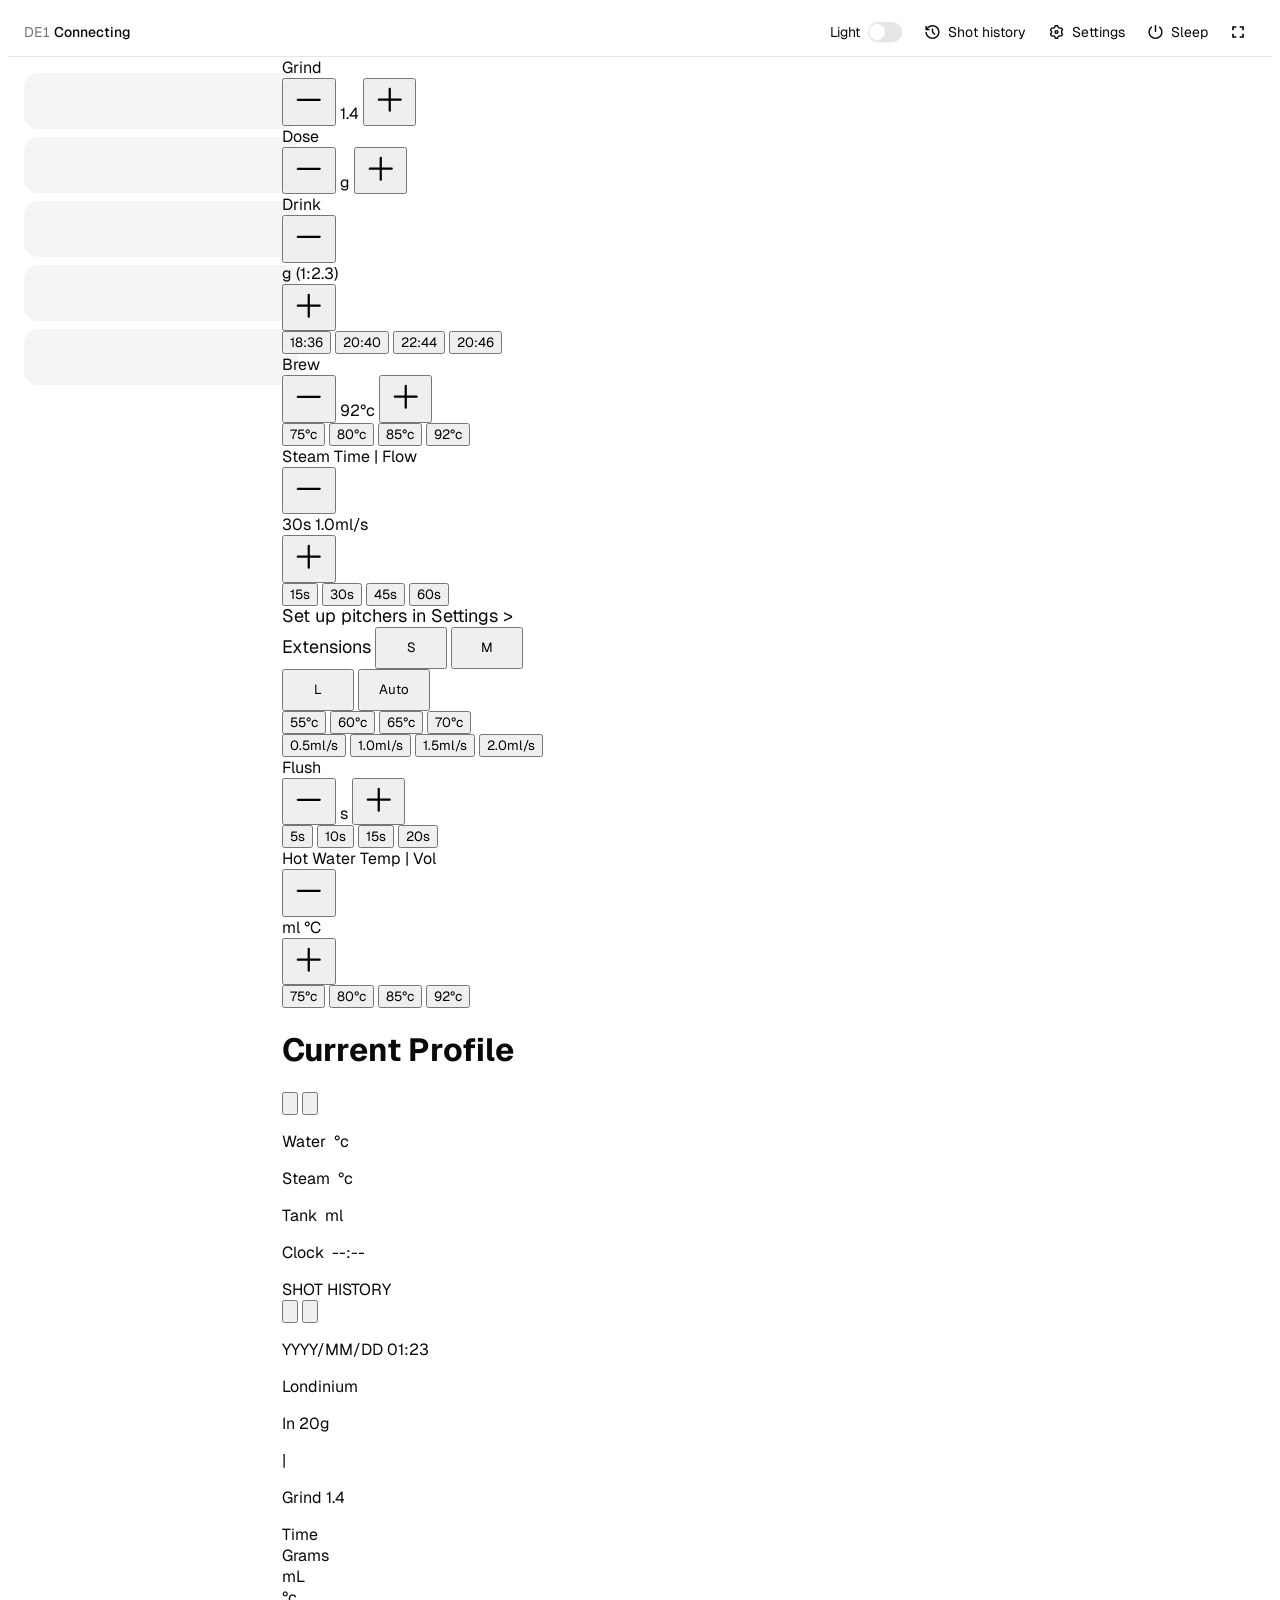
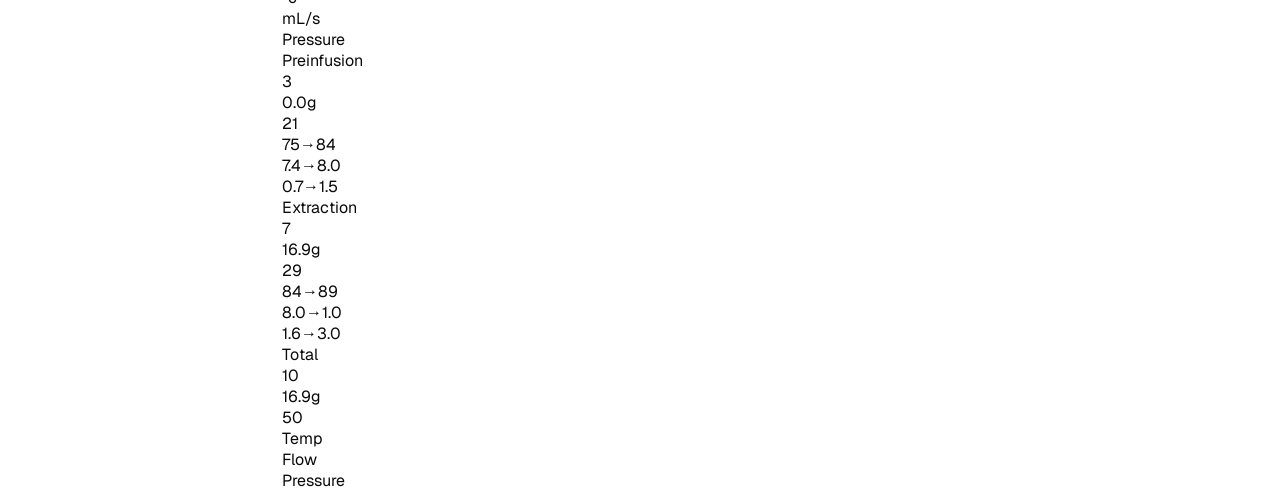
==== index.html @ e649b189 "Add the Home header, Geist, and 1340×800 stage. Bundle Geist Variable, restyle the main-page header " ====
<!DOCTYPE html>
<html lang="en">
<head>
    <meta charset="UTF-8">
    <meta name="viewport" content="width=device-width, initial-scale=1.0, interactive-widget=overlays-content">
    <title>Streamline</title>
    <script type="importmap">
    {
        "imports": {
            "src/": "./src/"
        }
    }
    </script>
    <script>
        (function() {
            const storedTheme = localStorage.getItem('theme');
            if (storedTheme) {
                document.documentElement.setAttribute('data-theme', storedTheme);
            // } else if (window.matchMedia && window.matchMedia('(prefers-color-scheme: dark)').matches) {
            //     // Check for system preference if no theme is stored
            //     document.documentElement.setAttribute('data-theme', 'dark');
            //     localStorage.setItem('theme', 'dark');
            } else {
                // Default to light if no preference is stored or detected
                document.documentElement.setAttribute('data-theme', 'light');
                localStorage.setItem('theme', 'light');
            }
        })();
    </script>
    <link rel="icon" type="image/png" href="//fast.decentespresso.com/favicon-32x32.png" sizes="32x32">
    <link href="src/css/app.css" rel="stylesheet" type="text/css" />
    <link href="src/css/dark-mode.css" rel="stylesheet" type="text/css" />
    <link href="src/css/main.css" rel="stylesheet" type="text/css" />
    <link href="src/css/fonts-geist.css" rel="stylesheet" type="text/css" />
    <link href="src/css/home-skin.css" rel="stylesheet" type="text/css" />
    <script src="src/modules/reconnecting-websocket.js" defer></script>
    <!-- First module in: installs the localStorage→KV mirror and starts the
         hydrate fetch before anything reads a preference. -->
    <script src="src/modules/settingsSync.js" type="module"></script>
    <script src="src/modules/app.js" type="module"></script>
</head>
<body class="bg-[var(--bgmain-color)] min-h-screen">
    <div id="scaling-container" class=" text-clip">
        <div id="scaled-content" class="">
        <div id="main-page" class="skin-stage">
        <div class="skin">

    <header class="skin-header" role="banner">
        <!-- DYE2 P/F/R. Hidden via inline display:none (a Tailwind display utility would override [hidden]). -->
        <div id="dye-strip-toggle" class="skin-dye-toggle" role="tablist" aria-label="Header strip mode" style="display:none">
            <button id="dye-toggle-P" type="button" role="tab" aria-label="Profile favourites">P</button>
            <button id="dye-toggle-F" type="button" role="tab" aria-label="Auto favourites">F</button>
            <button id="dye-toggle-R" type="button" role="tab" aria-label="Recipes">R</button>
        </div>
        <div class="skin-status">
            <p><span class="skin-muted">DE1 </span><span id="machine-status" class="skin-heat" data-i18n-key="Connecting" aria-live="assertive">Connecting</span></p>
            <p id="scale-info-container" style="display: none;"><span class="skin-muted">Scale </span><span id="weight-text" class="skin-fg" data-i18n-key="Weight"></span> <span id="data-weight" class="skin-fg"></span></p>
        </div>
        <div id="header-right-controls" class="skin-header-end">
            <button id="header-theme-toggle" type="button" class="skin-theme" aria-pressed="false">
                <span id="header-theme-label">Light</span>
                <span class="skin-switch" aria-hidden="true"><i></i></span>
            </button>
            <button id="history-open-btn" type="button" class="skin-tool" data-i18n-key="Shot history" data-fit-text>Shot history</button>
            <button id="dye-open-btn" type="button" class="skin-tool" aria-label="Open DYE" style="display:none">DYE</button>
            <button id="settings-btn" type="button" class="skin-tool settings-button" data-i18n-key="Settings" data-fit-text>Settings</button>
            <button id="sleep-button" type="button" class="skin-tool" data-i18n-key="Sleep" data-fit-text>Sleep</button>
            <button id="fullscreen-toggle-btn" type="button" title="Toggle fullscreen" class="skin-tool skin-tool-icon" aria-label="Toggle Fullscreen">
                <svg class="enter-fullscreen-icon" aria-hidden="true" xmlns="http://www.w3.org/2000/svg" width="20" height="20" viewBox="0 0 24 24" fill="currentColor"><path d="M7 14H5v5h5v-2H7v-3zm-2-4h2V7h3V5H5v5zm12 7h-3v2h5v-5h-2v3zM14 5v2h3v3h2V5h-5z"/></svg>
                <svg class="exit-fullscreen-icon" aria-hidden="true" xmlns="http://www.w3.org/2000/svg" width="20" height="20" viewBox="0 0 24 24" fill="currentColor" style="display: none;"><path d="M5 16h3v3h2v-5H5v2zm3-8H5v2h5V5H8v3zm6 11h2v-3h3v-2h-5v5zm2-11V5h-2v5h5V8h-3z"/></svg>
            </button>
        </div>
    </header>

    <div class="skin-body">
        <div class="skin-rail-slot">
        <nav id="profile-fav-nav" class="skin-rail" aria-label="Favorite Profiles">
            <button id="fav-profile-btn-0" type="button" class="skin-profile" aria-label="Favorite profile 1"></button>
            <button id="fav-profile-btn-1" type="button" class="skin-profile" aria-label="Favorite profile 2"></button>
            <button id="fav-profile-btn-2" type="button" class="skin-profile" aria-label="Favorite profile 3"></button>
            <button id="fav-profile-btn-3" type="button" class="skin-profile" aria-label="Favorite profile 4"></button>
            <button id="fav-profile-btn-4" type="button" class="skin-profile" aria-label="Favorite profile 5"></button>
        </nav>
        <!-- DYE2 F/R strip. Filled by dyeStrip.js. Same rail slot as the profile nav; hidden in P mode. -->
        <nav id="dye-strip" class="skin-rail" aria-label="DYE2 favourites and recipes" style="display:none"></nav>
        </div>
        <div class="skin-main">
    <div class="flex-grow flex skin-legacy-body">
        <!-- Left Sidebar: Shot Settings -->
        <aside id="shot-settings" class="bg-[var(--box-color)] pl-[37.5px] pr-3 md:pr-[6px] py-3 flex flex-col justify-around border-r border-[var(--border-primary)] w-[480px] h-[1036px]" aria-label="Shot Settings">
            <!-- Grind -->
            <div id="grind-section" class="flex justify-start items-center gap-[39px]">
                <span id="grind-label" class="w-[112.5px] text-[var(--left-label-text)] text-[25.5px] font-bold break-words" data-i18n-key="Grind">Grind</span>
                <div class="relative w-[246px] h-[72px]">
                    <button id="grind-minus" class="absolute left-[0px] top-1/2 -translate-y-1/2 w-[72px] h-[72px] bg-[var(--button-grey)] rounded-[15px] flex items-center justify-center" aria-label="Decrease Grind"><svg aria-hidden="true" width="37.5" height="37.5" viewBox="0 0 50 50" fill="none" xmlns="http://www.w3.org/2000/svg"><path d="M10.416 25H39.5827" stroke="currentColor" stroke-width="3" stroke-linecap="round" stroke-linejoin="round"/></svg></button>
                    <span id="grind-value" class="absolute left-1/2 top-1/2 -translate-x-1/2 -translate-y-1/2 w-[72px] text-center text-[var(--text-primary)] text-[25.5px] font-bold" aria-labelledby="grind-label">1.4</span>
                    <button id="grind-plus" class="absolute left-[174px] top-1/2 -translate-y-1/2 w-[72px] h-[72px] bg-[var(--button-grey)] rounded-[15px] flex items-center justify-center" aria-label="Increase Grind"><svg aria-hidden="true" width="37.5" height="37.5" viewBox="0 0 50 50" fill="none" xmlns="http://www.w3.org/2000/svg"><path d="M24.9993 10.4165V39.5832M10.416 24.9998H39.5827" stroke="currentColor" stroke-width="3" stroke-linecap="round" stroke-linejoin="round"/></svg></button>
                </div>
            </div>
            <!-- Dose In -->
            <div id="dose-section" class="flex justify-start items-center gap-[39px]">
                <span id="dose-label" class="w-[112.5px] text-[var(--left-label-text)] text-[25.5px] font-bold break-words" data-i18n-key="Dose">Dose</span>
                <div class="relative w-[246px] h-[72px]">
                    <button id="dose-in-minus" class="absolute left-[0px] top-1/2 -translate-y-1/2 w-[72px] h-[72px] bg-[var(--button-grey)] rounded-[15px] flex items-center justify-center" aria-label="Decrease Dose"><svg aria-hidden="true" width="37.5" height="37.5" viewBox="0 0 50 50" fill="none" xmlns="http://www.w3.org/2000/svg"><path d="M10.416 25H39.5827" stroke="currentColor" stroke-width="3" stroke-linecap="round" stroke-linejoin="round"/></svg></button>
                    <span id="dose-in-value" class="absolute left-1/2 top-1/2 -translate-x-1/2 -translate-y-1/2 w-[72px] text-center text-[var(--text-primary)] text-[25.5px] font-bold" aria-labelledby="dose-label">g</span>
                    <button id="dose-in-plus" class="absolute left-[174px] top-1/2 -translate-y-1/2 w-[72px] h-[72px] bg-[var(--button-grey)] rounded-[15px] flex items-center justify-center" aria-label="Increase Dose"><svg aria-hidden="true" width="37.5" height="37.5" viewBox="0 0 50 50" fill="none" xmlns="http://www.w3.org/2000/svg"><path d="M24.9993 10.4165V39.5832M10.416 24.9998H39.5827" stroke="currentColor" stroke-width="3" stroke-linecap="round" stroke-linejoin="round"/></svg></button>
                </div>
            </div>
            <!-- Drink out -->
            <div id="drink-section" class="flex justify-start items-center gap-[39px]">
                <span id="drink-label" class="w-[112.5px] text-[var(--left-label-text)] text-[25.5px] font-bold break-words" data-i18n-key="Drink">Drink</span>
                <div class="relative w-[246px] h-[72px]">
                    <button id="drink-out-minus" class="absolute left-[0px] top-1/2 -translate-y-1/2 w-[72px] h-[72px] bg-[var(--button-grey)] rounded-[15px] flex items-center justify-center" aria-label="Decrease Drink Amount"><svg aria-hidden="true" width="37.5" height="37.5" viewBox="0 0 50 50" fill="none" xmlns="http://www.w3.org/2000/svg"><path d="M10.416 25H39.5827" stroke="currentColor" stroke-width="3" stroke-linecap="round" stroke-linejoin="round"/></svg></button>
                    <div class="absolute left-1/2 top-1/2 -translate-x-1/2 -translate-y-1/2 w-[72px] text-center" aria-labelledby="drink-label">
                        <span id="drink-out-value" class="text-[var(--text-primary)] text-[25.5px] font-bold block">g</span>
                        <span id="drink-ratio-value" class="text-[var(--text-primary)] text-[19.5px] font-semibold block">(1:2.3)</span>
                    </div>
                    <button id="drink-out-plus" class="absolute left-[174px] top-1/2 -translate-y-1/2 w-[72px] h-[72px] bg-[var(--button-grey)] rounded-[15px] flex items-center justify-center" aria-label="Increase Drink Amount"><svg aria-hidden="true" width="37.5" height="37.5" viewBox="0 0 50 50" fill="none" xmlns="http://www.w3.org/2000/svg"><path d="M24.9993 10.4165V39.5832M10.416 24.9998H39.5827" stroke="currentColor" stroke-width="3" stroke-linecap="round" stroke-linejoin="round"/></svg></button>
                </div>
            </div>
            <div id="drink-out-presets" class="w-[397.5px] h-[45px] flex justify-between items-center " aria-label="Drink amount presets">
                <button id="drink-out-preset-1" class="justify-center text-left text-[var(--preset-value-color)] text-[21px] font-semibold">18:36</button>
                <button id="drink-out-preset-2" class="text-center justify-center text-[var(--preset-value-color)] text-[21px] font-semibold">20:40</button>
                <button id="drink-out-preset-3" class="text-center justify-center text-[var(--preset-value-color)] text-[21px] font-semibold">22:44</button>
                <button id="drink-out-preset-4" class="text-left justify-center  text-[var(--preset-value-color)] text-[21px] font-semibold">20:46</button>
            </div>
            <div class="border-t border-[var(--border-primary)] w-[480px] ml-[-36px] mr-[-24px]" role="separator"></div>
            <!-- Temp -->
             <div id="brew-section" class="flex justify-start items-center gap-[39px]">
                <span id="brew-label" class="w-[112.5px] text-[var(--left-label-text)] text-[25.5px] font-bold break-words" data-i18n-key="Brew">Brew</span>
                <div class="relative w-[246px] h-[72px]">
                    <button id="temp-minus" class="absolute left-[0px] top-1/2 -translate-y-1/2 w-[72px] h-[72px] bg-[var(--button-grey)] rounded-[15px] flex items-center justify-center" aria-label="Decrease Brew Temperature"><svg aria-hidden="true" width="37.5" height="37.5" viewBox="0 0 50 50" fill="none" xmlns="http://www.w3.org/2000/svg"><path d="M10.416 25H39.5827" stroke="currentColor" stroke-width="3" stroke-linecap="round" stroke-linejoin="round"/></svg></button>
                    <span id="temp-value" class="absolute left-1/2 top-1/2 -translate-x-1/2 -translate-y-1/2 w-[72px] text-center text-[var(--text-primary)] text-[25.5px] font-bold" aria-labelledby="brew-label">92°c</span>
                    <button id="temp-plus" class="absolute left-[174px] top-1/2 -translate-y-1/2 w-[72px] h-[72px] bg-[var(--button-grey)] rounded-[15px] flex items-center justify-center" aria-label="Increase Brew Temperature"><svg aria-hidden="true" width="37.5" height="37.5" viewBox="0 0 50 50" fill="none" xmlns="http://www.w3.org/2000/svg"><path d="M24.9993 10.4165V39.5832M10.416 24.9998H39.5827" stroke="currentColor" stroke-width="3" stroke-linecap="round" stroke-linejoin="round"/></svg></button>
                </div>
            </div>
            <div id="temp-presets" class="w-[397.5px] h-[45px] flex justify-between items-center " aria-label="Temperature presets">
                <button id="temp-preset-75" class="justify-center text-[var(--preset-value-color)] text-[21px] font-semibold">75°c</button>
                <button id="temp-preset-80" class="justify-center text-[var(--preset-value-color)] text-[21px] font-semibold">80°c</button>
                <button id="temp-preset-85" class="justify-center text-[var(--preset-value-color)] text-[21px] font-semibold">85°c</button>
                <button id="temp-preset-92" class="justify-center text-[var(--preset-value-color)] text-[21px] font-semibold">92°c</button>
            </div>
             <div class="border-t border-[var(--border-primary)] w-[480px] ml-[-36px] mr-[-24px]" role="separator"></div>
            <!-- Steam -->
            <div id="steam-section" class="flex justify-start items-center gap-[19.5px]">
                <div class="w-[132px]">
                    <span id="steam-label" class="text-[var(--left-label-text)] text-[25.5px] font-bold block cursor-pointer" role="button" tabindex="0" aria-label="Open steam settings" data-i18n-key="Steam">Steam</span>
                    <span id="steam-mode-toggle" class="w-[132px] text-[var(--low-contrast-white)] text-[21px] font-semibold text-nowrap block leading-6 cursor-pointer" role="button" tabindex="0" aria-label="Toggle Steam Mode">
                        <span id="steam-mode-standard"><span id="steam-mode-time" data-i18n-key="Time">Time</span><span id="steam-mode-milk" data-i18n-key="Milk" style="display:none">Milk</span> | <span id="steam-mode-flow" data-i18n-key="Flow">Flow</span></span><span id="steam-mode-auto" data-fit-text style="display:none;width:114px"><span data-steam-mode="auto">Auto</span> | <span data-steam-mode="flow" title="Flow">F</span> | <span data-steam-mode="time" title="Time">T</span></span>
                    </span>
                </div>
                <div class="relative w-[246px] h-[72px]">
                    <button id="steam-minus" class="absolute left-[0px] top-1/2 -translate-y-1/2 w-[72px] h-[72px] bg-[var(--button-grey)] rounded-[15px] flex items-center justify-center" aria-label="Decrease Steam Setting"><svg aria-hidden="true" width="37.5" height="37.5" viewBox="0 0 50 50" fill="none" xmlns="http://www.w3.org/2000/svg"><path d="M10.416 25H39.5827" stroke="currentColor" stroke-width="3" stroke-linecap="round" stroke-linejoin="round"/></svg></button>
                    <div class="absolute left-1/2 top-1/2 -translate-x-1/2 -translate-y-1/2 w-[72px] text-center" aria-labelledby="steam-label">
                        <span id="steam-duration-value" class="text-[var(--text-primary)] text-[25.5px] font-bold block">30s</span>
                        <span id="steam-flow-value" class="text-[var(--text-primary)] text-[19.5px] font-semibold block">1.0ml/s</span>
                    </div>
                    <button id="steam-plus" class="absolute left-[174px] top-1/2 -translate-y-1/2 w-[72px] h-[72px] bg-[var(--button-grey)] rounded-[15px] flex items-center justify-center" aria-label="Increase Steam Setting"><svg aria-hidden="true" width="37.5" height="37.5" viewBox="0 0 50 50" fill="none" xmlns="http://www.w3.org/2000/svg"><path d="M24.9993 10.4165V39.5832M10.416 24.9998H39.5827" stroke="currentColor" stroke-width="3" stroke-linecap="round" stroke-linejoin="round"/></svg></button>
                </div>
            </div>
            <div id="steam-presets" class="w-[397.5px] h-[45px] flex justify-between items-center " aria-label="Steam duration presets">
                <button id="steam-preset-1" class="justify-center text-[var(--preset-value-color)] text-[21px] font-semibold">15s</button>
                <button id="steam-preset-2" class="justify-center text-[var(--preset-value-color)] text-[21px] font-semibold">30s</button>
                <button id="steam-preset-3" class="justify-center text-[var(--preset-value-color)] text-[21px] font-semibold">45s</button>
                <button id="steam-preset-4" class="justify-center text-[var(--preset-value-color)] text-[21px] font-semibold">60s</button>
            </div>
            <div id="steam-auto-presets" class="w-[397.5px] h-[45px] flex justify-between items-center hidden" aria-label="Calculate steam time by pitcher">
                <span id="steam-auto-setup" style="font-size:18px;line-height:20px" data-i18n-key="Set up pitchers in Settings > Extensions">Set up pitchers in Settings &gt; Extensions</span>
                <button type="button" data-auto-pitcher="small" class="justify-center text-[var(--preset-value-color)] text-[21px] font-semibold" style="min-width:72px;height:42px" aria-label="Calculate with small pitcher selection" aria-pressed="false">S</button>
                <button type="button" data-auto-pitcher="medium" class="justify-center text-[var(--preset-value-color)] text-[21px] font-semibold" style="min-width:72px;height:42px" aria-label="Calculate with medium pitcher selection" aria-pressed="false">M</button>
                <button type="button" data-auto-pitcher="large" class="justify-center text-[var(--preset-value-color)] text-[21px] font-semibold" style="min-width:72px;height:42px" aria-label="Calculate with large pitcher selection" aria-pressed="false">L</button>
                <button type="button" data-auto-pitcher="auto" class="justify-center text-[var(--preset-value-color)] text-[21px] font-semibold" style="min-width:72px;height:42px" aria-label="Calculate with auto pitcher selection" aria-pressed="false">Auto</button>
            </div>
            <div id="steam-milk-presets" class="w-[397.5px] h-[45px] flex justify-between items-center hidden" aria-label="Milk stop temperature presets">
                <button id="steam-milk-preset-1" class="justify-center text-[var(--preset-value-color)] text-[21px] font-semibold">55°c</button>
                <button id="steam-milk-preset-2" class="justify-center text-[var(--preset-value-color)] text-[21px] font-semibold">60°c</button>
                <button id="steam-milk-preset-3" class="justify-center text-[var(--preset-value-color)] text-[21px] font-semibold">65°c</button>
                <button id="steam-milk-preset-4" class="justify-center text-[var(--preset-value-color)] text-[21px] font-semibold">70°c</button>
            </div>
            <div id="steam-flow-presets" class="w-[397.5px] h-[45px] flex justify-between items-center " aria-label="Steam flow presets">
                <button id="steam-flow-preset-1" class="justify-center text-[var(--preset-value-color)] text-[21px] font-semibold">0.5ml/s</button>
                <button id="steam-flow-preset-2" class="justify-center text-[var(--preset-value-color)] text-[21px] font-semibold">1.0ml/s</button>
                <button id="steam-flow-preset-3" class="justify-center text-[var(--preset-value-color)] text-[21px] font-semibold">1.5ml/s</button>
                <button id="steam-flow-preset-4" class="justify-center text-[var(--preset-value-color)] text-[21px] font-semibold">2.0ml/s</button>
            </div>
            <div class="border-t border-[var(--border-primary)] w-[480px] ml-[-36px] mr-[-24px]" role="separator"></div>
            <!-- Flush -->
            <div id="flush-section" class="flex justify-start items-center gap-[19.5px]">
                <span id="flush-label" class="w-[132px] text-[var(--left-label-text)] text-[25.5px] font-bold" data-i18n-key="Flush">Flush</span>
                <div class="relative w-[246px] h-[72px]">
                    <button id="flush-minus" class="absolute left-[0px] top-1/2 -translate-y-1/2 w-[72px] h-[72px] bg-[var(--button-grey)] rounded-[15px] flex items-center justify-center" aria-label="Decrease Flush Duration"><svg aria-hidden="true" width="37.5" height="37.5" viewBox="0 0 50 50" fill="none" xmlns="http://www.w3.org/2000/svg"><path d="M10.416 25H39.5827" stroke="currentColor" stroke-width="3" stroke-linecap="round" stroke-linejoin="round"/></svg></button>
                    <span id="flush-value" class="absolute left-1/2 top-1/2 -translate-x-1/2 -translate-y-1/2 w-[72px] text-center text-[var(--text-primary)] text-[25.5px] font-bold" aria-labelledby="flush-label">s</span>
                    <button id="flush-plus" class="absolute left-[174px] top-1/2 -translate-y-1/2 w-[72px] h-[72px] bg-[var(--button-grey)] rounded-[15px] flex items-center justify-center" aria-label="Increase Flush Duration"><svg aria-hidden="true" width="37.5" height="37.5" viewBox="0 0 50 50" fill="none" xmlns="http://www.w3.org/2000/svg"><path d="M24.9993 10.4165V39.5832M10.416 24.9998H39.5827" stroke="currentColor" stroke-width="3" stroke-linecap="round" stroke-linejoin="round"/></svg></button>
                </div>
            </div>
                <div id="flush-presets" class="w-[397.5px] h-[45px] flex justify-between items-center " aria-label="Flush duration presets">
                <button id="flush-preset-0" class="justify-center text-[var(--preset-value-color)] text-[21px] font-semibold">5s</button>
                <button id="flush-preset-1" class="justify-center text-[var(--preset-value-color)] text-[21px] font-semibold">10s</button>
                <button id="flush-preset-2" class="justify-center text-[var(--preset-value-color)] text-[21px] font-semibold">15s</button>
                <button id="flush-preset-3" class="justify-center text-[var(--preset-value-color)] text-[21px] font-semibold">20s</button>
                </div>

            <div class="border-t border-[var(--border-primary)] w-[480px] ml-[-36px] mr-[-24px]" role="separator"></div>
            <!-- Hot Water -->
            <!-- The +/- column starts at label width + gap, and every row above puts it
                 at 150px (130+20 for Grind/Dose/Drink/Brew, 114+36 for Steam/Flush).
                 "Hot Water" needs the wider 150px label, so the gap goes to 0 to keep
                 the buttons on that same 150px line. -->
            <div id="hotwater-section" class="flex justify-start items-center gap-[19.5px]">
                <div class="w-[132px]">
                    <span id="hotwater-label" class="text-[var(--left-label-text)] text-[25.5px] font-bold block text-nowrap" data-i18n-key="Hot Water">Hot Water</span>
                    <span id="hot-water-mode-toggle" class="w-[132px] text-[var(--low-contrast-white)] text-[21px] font-semibold text-nowrap block leading-6 cursor-pointer" role="button" tabindex="0" aria-label="Toggle Hot Water Mode">
                        <span id="hot-water-mode-temp" data-i18n-key="Temp">Temp</span> | <span id="hot-water-mode-vol" data-i18n-key="Vol">Vol</span>
                    </span>
                </div>
                <div class="relative w-[246px] h-[72px]">
                    <button id="hot-water-vol-minus" class="absolute left-[0px] top-1/2 -translate-y-1/2 w-[72px] h-[72px] bg-[var(--button-grey)] rounded-[15px] flex items-center justify-center" aria-label="Decrease Hot Water Amount"><svg aria-hidden="true" width="37.5" height="37.5" viewBox="0 0 50 50" fill="none" xmlns="http://www.w3.org/2000/svg"><path d="M10.416 25H39.5827" stroke="currentColor" stroke-width="3" stroke-linecap="round" stroke-linejoin="round"/></svg></button>
                    <div class="absolute left-1/2 top-1/2 -translate-x-1/2 -translate-y-1/2 w-[72px] text-center" aria-labelledby="hotwater-label">
                        <span id="hot-water-vol-value" class="text-[var(--text-primary)] text-[25.5px] font-bold block">ml</span>
                        <span id="hot-water-temp-value" class="text-[var(--text-primary)] text-[19.5px] font-semibold block">°C</span>
                    </div>
                    <button id="hot-water-vol-plus" class="absolute left-[174px] top-1/2 -translate-y-1/2 w-[72px] h-[72px] bg-[var(--button-grey)] rounded-[15px] flex items-center justify-center" aria-label="Increase Hot Water Amount"><svg aria-hidden="true" width="37.5" height="37.5" viewBox="0 0 50 50" fill="none" xmlns="http://www.w3.org/2000/svg"><path d="M24.9993 10.4165V39.5832M10.416 24.9998H39.5827" stroke="currentColor" stroke-width="3" stroke-linecap="round" stroke-linejoin="round"/></svg></button>
                </div>
            </div>
            <div id="hotwater-presets" class="w-[397.5px] h-[45px] flex justify-between items-center " aria-label="Hot water presets">
                <button id="hotwater-temp-preset0" class="justify-center text-[var(--preset-value-color)] text-[21px] font-semibold">75°c</button>
                <button id="hotwater-temp-preset1" class="text-center justify-center text-[var(--preset-value-color)] text-[21px] font-semibold">80°c</button>
                <button id="hotwater-temp-preset2" class="text-center justify-center text-[var(--preset-value-color)] text-[21px] font-semibold">85°c</button>
                <button id="hotwater-temp-preset3" class="text-right justify-center text-[var(--preset-value-color)] text-[21px] font-semibold">92°c</button>
            </div>
        </aside>

        <!-- Main Content: Graph and Status -->
        <main class="flex flex-col min-h-0 min-w-0 bg-[var(--bgmain-color)] flex-grow" role="main">
            <!-- Outer flex row: left content column + GHC column (791px = 116 header + 675 chart) -->
            <div id="main-row" class="flex flex-row">
                <!-- Left column: header + chart -->
                <div class="flex flex-col flex-1 min-w-0">
                    <div class="relative h-[150px]">
                        <div class="absolute top-[30px] left-[40px] right-[44px]">
                            <!-- Reserve #machine-status' 556px box (plus a 12px gutter) so the name and
                                 its buttons can never run under it. That box is anchored right-[44px] in
                                 the same band, and the band loses 172px when #ghc-controls is shown, so
                                 the budget has to be measured from the right edge, not assumed. -->
                            <div class="flex items-center gap-[22px] max-w-[calc(100%_-_568px)]">
                                <!-- max-w (not w): the h1 shrinks to the name's actual width so the
                                     buttons sit right next to short names, and only clips to 556px +
                                     ellipsis for a name that would otherwise run long. min-w-0 + truncate
                                     let it give way first when the GHC column narrows the band.
                                     textContent is unaffected, so the title-matching lookups in
                                     profileManager/profile_selector still see the full name. -->
                                <h1 id="profile-name" class="max-w-[556px] min-w-0 shrink truncate py-[6px] -my-[6px] justify-start text-[var(--mimoja-blue-v2)] text-nowrap text-[30px] font-bold font-['Inter'] leading-8 tracking-wide no-select" aria-live="polite">
                                    Current Profile
                                </h1>
                                <!-- Explicit header affordances for the two actions that are otherwise
                                     only reachable by long-pressing #profile-name (app.js keeps that
                                     context menu as the secondary path). -->
                                <button id="profile-select-btn" class="shrink-0 header-icon-btn" aria-label="Browse Profiles">
                                    <img src="src/ui/icons/icon_profile_select.svg" alt="" class="w-full h-full" aria-hidden="true">
                                </button>
                                <button id="profile-edit-btn" class="shrink-0 header-icon-btn" aria-label="Edit Profile">
                                    <img src="src/ui/icons/icon_profile_edit.svg" alt="" class="w-[25px] h-[25px]" aria-hidden="true">
                                </button>
                            </div>
                            <!-- min-w-full so Weight's ml-auto has room to push right, while the row
                                 still grows past it for a long-language line — i18n.fitTelemetry
                                 watches the row's own box to decide when to scale it down. -->
                            <div id="telemetry-row" class="h-9 pt-10 inline-flex min-w-full justify-start items-center gap-[22px] whitespace-nowrap" aria-label="Machine Telemetry">
                                <p id="mix-info-container"><span class="text-[var(--data-card-title-text-color)] text-[22.5px] font-semibold font-['Inter'] leading-6" data-i18n-key="Water">Water</span>&nbsp;&nbsp;<span id="data-mix-temp" class="text-[var(--text-primary)] text-[22.5px] font-semibold font-['NotoSansMono'] leading-6">°c</span></p>
                                <!-- Group-head temperature, labelled "Puck": only meaningful while a shot
                                     is pulling, so ui.updateMachineStatus shows it for MachineState.ESPRESSO
                                     and hides it again for every other state. The data ids stay "group". -->
                                <div id="puck-info-container" style="display: none;">
                                    <p><span class="text-[var(--data-card-title-text-color)] text-[22.5px] font-semibold font-['Inter'] leading-6" data-i18n-key="Puck">Puck</span>&nbsp;&nbsp;<span id="data-group-temp" class="text-[var(--text-primary)] text-[22.5px] font-semibold font-['NotoSansMono'] leading-6">°c</span></p>
                                </div>
                                <p><span class="text-[var(--data-card-title-text-color)] text-[22.5px] font-semibold font-['Inter'] leading-6" data-i18n-key="Steam">Steam</span>&nbsp;&nbsp;<span id="data-steam-temp" class="text-[var(--text-primary)] text-[22.5px] font-semibold font-['NotoSansMono'] leading-6">°c</span></p>
                                <p><span class="text-[var(--data-card-title-text-color)] text-[22.5px] font-semibold font-['Inter'] leading-6" data-i18n-key="Tank">Tank</span>&nbsp;&nbsp;<span id="data-tank-vol" class="text-[var(--text-primary)] text-[22.5px] font-semibold font-['NotoSansMono'] leading-6">ml</span></p>
                                <p><span class="text-[var(--data-card-title-text-color)] text-[22.5px] font-semibold font-['Inter'] leading-6" data-i18n-key="Clock">Clock</span>&nbsp;&nbsp;<span id="data-clock" class="text-[var(--text-primary)] text-[22.5px] font-semibold font-['NotoSansMono'] leading-6">--:--</span></p>
                                <!-- Live milk-probe temperature (Bengle): shown only while the probe is present (ui.updateMilkTelemetry), hidden entirely otherwise. -->
                                <div id="milk-info-container" style="display: none;">
                                    <p><span class="text-[var(--data-card-title-text-color)] text-[22.5px] font-semibold font-['Inter'] leading-6" data-i18n-key="Milk">Milk</span>&nbsp;&nbsp;<span id="data-milk-temp" class="text-[var(--text-primary)] text-[22.5px]  font-['NotoSansMono'] leading-6">°c</span></p>
                                </div>
                                <!-- Cup warmer (Bengle): live mat temperature, tap to toggle the warmer on/off. Shown only on a Bengle (app.js initCupWarmerToggle). -->
                                <div id="cupwarmer-info-container" style="display: none;" role="button" tabindex="0" aria-pressed="false" aria-label="Toggle Cup Warmer">
                                    <p><span id="cupwarmer-text" class="no-select text-[var(--mimoja-blue-v2)] text-[22.5px] font-semibold font-['Inter'] leading-6" data-i18n-key="Cups">Cups</span>&nbsp;&nbsp;<span id="data-cupwarmer-temp" class="text-[var(--mimoja-blue-v2)] text-[22.5px] font-semibold font-['NotoSansMono'] leading-6 no-select">--</span></p>
                                </div>
                            </div>
                        </div>
                    </div>

                    <!-- Shot chart (tap to open full-screen expanded charts) -->
                    <div id="chart-wrap" class="relative w-full">
                        <div id="plotly-chart" class="w-full h-[650px] border border-l-0 border-r-0 border-[var(--border-color)] cursor-pointer" role="img" aria-label="Shot extraction graph"></div>
                    </div>
                </div>

                <!-- GHC column: h = 116 (header) + 675 (chart) = 791px -->
                <aside id="ghc-controls" class="bg-[var(--box-color)] border-l border-b border-[var(--border-primary)] w-[172px] shrink-0 h-[790px] flex flex-col items-center justify-around py-[20px]" style="display:none" aria-label="Machine Controls">
                    <button id="ghc-coffee-btn" class="flex flex-col items-center justify-center w-[116px] h-[116px] rounded-[18px]  bg-[var(--profile-button-background-color)]" aria-label="Start Coffee">
                        <img src="src/ui/icons/icon_coffee.svg" alt="" class="w-[52px] h-[52px]" aria-hidden="true">
                        <span class="text-[var(--mimoja-blue-v2)] text-[24px] font-semibold mt-1" data-i18n-key="Coffee">Coffee</span>
                    </button>
                    <button id="ghc-water-btn" class="flex flex-col items-center justify-center w-[116px] h-[116px] rounded-[18px]  bg-[var(--profile-button-background-color)]" aria-label="Dispense Hot Water">
                        <img src="src/ui/icons/icon_water.svg" alt="" class="w-[52px] h-[52px]" aria-hidden="true">
                        <span class="text-[var(--mimoja-blue-v2)] text-[24px] font-semibold mt-1" data-i18n-key="Water">Water</span>
                    </button>
                    <button id="ghc-steam-btn" class="flex flex-col items-center justify-center w-[116px] h-[116px] rounded-[18px]  bg-[var(--profile-button-background-color)]" aria-label="Start Steam">
                        <img src="src/ui/icons/icon_steam.svg" alt="" class="w-[52px] h-[52px]" aria-hidden="true">
                        <span class="text-[var(--mimoja-blue-v2)] text-[24px] font-semibold mt-1" data-i18n-key="Steam">Steam</span>
                    </button>
                    <button id="ghc-flush-btn" class="flex flex-col items-center justify-center w-[116px] h-[116px] rounded-[18px]  bg-[var(--profile-button-background-color)]" aria-label="Flush">
                        <img src="src/ui/icons/icon_flush.svg" alt="" class="w-[52px] h-[52px]" aria-hidden="true">
                        <span class="text-[var(--mimoja-blue-v2)] text-[24px] font-semibold mt-1" data-i18n-key="Flush">Flush</span>
                    </button>
                    <button id="ghc-stop-btn" class="flex flex-col items-center justify-center w-[116px] h-[116px] rounded-[18px] bg-[#da515e] opacity-20" aria-label="Stop Machine">
                        <img src="src/ui/icons/icon_stop.svg" alt="" class="w-[52px] h-[52px]" aria-hidden="true">
                        <span class="text-white text-[24px] font-semibold mt-1" data-i18n-key="Stop">Stop</span>
                    </button>
                </aside>
            </div>

            <!-- Footer: Shot History and Data -->
            <div id="shot-history-panel" class="w-[473px] h-[244.5px] left-[479px] top-[955.5px] absolute bg-[var(--bgmain-color)] border border-b-0 border-[var(--border-primary)]" aria-label="Shot History">
                <div id= 'shot-history-label'class="left-1/2 top-[41px] absolute -translate-x-1/2 text-center text-[var(--data-card-title-text-color)] text-[22.5px] font-bold font-['Inter'] leading-6 whitespace-nowrap tracking-wider" data-i18n-key="SHOT HISTORY">SHOT HISTORY</div>
                <button id="history-prev-btn" class="absolute left-[32px] top-[77px]" aria-label="Previous Shot"><svg class="w-[40.5px] h-[40.5px] rotate-180" aria-hidden="true" viewBox="0 0 54 54" fill="none" xmlns="http://www.w3.org/2000/svg"><path d="M11.25 27L42.75 27M42.75 27L27 11.25M42.75 27L27 42.75" stroke="currentColor" stroke-width="4" stroke-linecap="round" stroke-linejoin="round"/></svg></button>
                <button id="history-next-btn" class="absolute right-[33px] top-[77px] invisible" aria-label="Next Shot"><svg class="w-[40.5px] h-[40.5px]" aria-hidden="true" viewBox="0 0 54 54" fill="none" xmlns="http://www.w3.org/2000/svg"><path d="M11.25 27L42.75 27M42.75 27L27 11.25M42.75 27L27 42.75" stroke="currentColor" stroke-width="4" stroke-linecap="round" stroke-linejoin="round"/></svg></button>
                <div class="w-[340px] left-1/2 -translate-x-1/2 top-[79px] absolute h-[148px]" aria-live="polite">
                    <div class="w-[340px] absolute top-[0px] h-[36px]">
                        <p id="history-date" class="no-select absolute left-[30px] right-[30px] text-center truncate text-[24px] font-bold font-['Inter'] text-[var(--text-primary)]">YYYY/MM/DD 01:23</p>
                    </div>
                    <p id="history-profile-name" class="no-select w-full absolute top-[52px] text-center line-clamp-2 leading-tight text-[22.5px] font-semibold font-['Inter'] text-[var(--text-primary)]">Londinium</p>
                    <div class="absolute top-[97px] left-0 right-0 flex justify-center items-center gap-2">
                        <p id="history-dose-in" class="text-[22.5px] font-medium font-['Inter'] text-[var(--text-primary)]" data-i18n-key="Dose In">In 20g</p>
                        <span class="text-[var(--text-primary)] text-[22.5px] font-['Inter']" aria-hidden="true">|</span>
                        <p id="history-grind-size" class="text-[22.5px] font-medium font-['Inter'] text-[var(--text-primary)]" data-i18n-key="Grind Size">Grind 1.4</p>
                    </div>
                </div>
            </div>
            <div id="shot-data-panel" class="w-[968px] h-[244.5px] left-[952px] top-[955.5px] border-r-0 border-b-0 absolute bg-[var(--bgmain-color)] border border-[var(--border-primary)]" role="grid" aria-label="Detailed Shot Data">
                <div class="shot-data-cols grid grid-cols-7 w-full left-[187px] top-[35px] absolute" style="grid-template-columns: 90px 112.5px 97.5px 112.5px 172.5px 157.5px;" role="row">
                    <div class="h-9 text-[var(--data-card-title-text-color)] text-[22.5px] font-bold font-['Inter'] leading-6 text-left flex items-center justify-start whitespace-nowrap" data-i18n-key="Time" role="columnheader">Time</div>
                    <div class="h-9 text-[var(--data-card-title-text-color)] text-[22.5px] font-bold font-['Inter'] leading-6 text-left flex items-center justify-start whitespace-nowrap" data-i18n-key="Grams" role="columnheader">Grams</div>
                    <div class="h-9 text-[var(--data-card-title-text-color)] text-[22.5px] font-bold font-['Inter'] leading-6 text-left flex items-center justify-start whitespace-nowrap" data-i18n-key="mL" role="columnheader">mL</div>
                    <div id="shot-data-temp-header" class="h-9 text-[var(--data-card-title-text-color)] text-[22.5px] font-bold font-['Inter'] leading-6 text-left flex items-center justify-start whitespace-nowrap" role="columnheader">°c</div>
                    <div class="h-9 text-[var(--data-card-title-text-color)] text-[22.5px] font-bold font-['Inter'] leading-6 text-left flex items-center justify-start whitespace-nowrap" data-i18n-key="mL/s" role="columnheader">mL/s</div>
                    <div id="shot-header-pressure" class="h-9 text-[var(--data-card-title-text-color)] text-[22.5px] font-bold font-['Inter'] leading-6 text-left flex items-center justify-start whitespace-nowrap" data-i18n-key="Pressure" role="columnheader">Pressure</div>
                </div>

                <div class="left-[19px] top-[85px] absolute flex flex-col justify-start items-start gap-[12px] ">
                    <div class="grid grid-cols-7 w-full" style="grid-template-columns: 130px 38px repeat(5, 1fr);" role="row">
                        <div class="h-9 text-end text-[var(--data-card-title-text-color)] text-[22.5px] font-bold font-['Inter'] leading-6 flex items-center justify-end whitespace-nowrap" data-i18n-key="Preinfusion" role="rowheader">Preinfusion</div>
                        <div class="h-9"></div> <!-- Empty column for spacing -->
                        <div class="shot-data-cols col-span-5 grid grid-cols-6 w-full" style="grid-template-columns: 90px 112.5px 97.5px 112.5px 172.5px 157.5px;">
                            <div id="shot-data-pi-time" class="h-9 text-[var(--text-primary)] text-[22.5px] font-medium font-mono-custom leading-6 text-left flex items-center justify-start whitespace-nowrap" role="gridcell">3</div>
                            <div id="shot-data-pi-weight" class="h-9 text-[var(--text-primary)] text-[22.5px] font-medium font-mono-custom leading-6 text-left flex items-center justify-start whitespace-nowrap" role="gridcell">0.0g</div>
                            <div id="shot-data-pi-volume" class="h-9 text-[var(--text-primary)] text-[22.5px] font-medium font-mono-custom leading-6 text-left flex items-center justify-start whitespace-nowrap" role="gridcell">21</div>
                            <div id="shot-data-pi-temp" class="h-9 text-[var(--text-primary)] text-[22.5px] font-medium font-mono-custom leading-6 text-left flex items-center justify-start whitespace-nowrap" role="gridcell">75<span class="range-arrow">→</span>84</div>
                            <div id="shot-data-pi-flow" class="h-9 text-[var(--text-primary)] text-[22.5px] font-medium font-mono-custom leading-6 text-left flex items-center justify-start whitespace-nowrap" role="gridcell">7.4<span class="range-arrow">→</span>8.0</div>
                            <div id="shot-data-pi-pressure" class="h-9 text-[var(--text-primary)] text-[22.5px] font-medium font-mono-custom leading-6 text-left flex items-center justify-start whitespace-nowrap" role="gridcell">0.7<span class="range-arrow">→</span>1.5</div>
                        </div>
                    </div>
                    <div class="grid grid-cols-7 w-full" style="grid-template-columns: 130px 38px repeat(5, 1fr);" role="row">
                        <div class="h-9 text-end text-[var(--data-card-title-text-color)] text-[22.5px] font-bold font-['Inter'] leading-6 flex items-center justify-end whitespace-nowrap" data-i18n-key="Extraction" role="rowheader">Extraction</div>
                        <div class="h-9"></div> <!-- Empty column for spacing -->
                        <div class="shot-data-cols col-span-5 grid grid-cols-6 w-full" style="grid-template-columns: 90px 112.5px 97.5px 112.5px 172.5px 157.5px;">
                            <div id="shot-data-ex-time" class="h-9 text-[var(--text-primary)] text-[22.5px] font-medium font-mono-custom leading-6 text-left flex items-center justify-start whitespace-nowrap" role="gridcell">7</div>
                            <div id="shot-data-ex-weight" class="h-9 text-[var(--text-primary)] text-[22.5px] font-medium font-mono-custom leading-6 text-left flex items-center justify-start whitespace-nowrap" role="gridcell">16.9g</div>
                            <div id="shot-data-ex-volume" class="h-9 text-[var(--text-primary)] text-[22.5px] font-medium font-mono-custom leading-6 text-left flex items-center justify-start whitespace-nowrap" role="gridcell">29</div>
                            <div id="shot-data-ex-temp" class="h-9 text-[var(--text-primary)] text-[22.5px] font-medium font-mono-custom leading-6 text-left flex items-center justify-start whitespace-nowrap" role="gridcell">84<span class="range-arrow">→</span>89</div>
                            <div id="shot-data-ex-flow" class="h-9 text-[var(--text-primary)] text-[22.5px] font-medium font-mono-custom leading-6 text-left flex items-center justify-start whitespace-nowrap" role="gridcell">8.0<span class="range-arrow">→</span>1.0</div>
                            <div id="shot-data-ex-pressure" class="h-9 text-[var(--text-primary)] text-[22.5px] font-medium font-mono-custom leading-6 text-left flex items-center justify-start whitespace-nowrap" role="gridcell">1.6<span class="range-arrow">→</span>3.0</div>
                        </div>
                    </div>
                    <div class="grid grid-cols-7 w-full" style="grid-template-columns: 130px 38px repeat(5, 1fr);" role="row">
                        <div class="h-9 text-end text-[var(--data-card-title-text-color)] text-[22.5px] font-bold font-['Inter'] leading-6 flex items-center justify-end whitespace-nowrap" data-i18n-key="Total" role="rowheader">Total</div>
                        <div class="h-9"></div> <!-- Empty column for spacing -->
                        <div class="shot-data-cols col-span-5 grid grid-cols-6 w-full" style="grid-template-columns: 90px 112.5px 97.5px 112.5px 172.5px 157.5px;">
                            <div id="shot-data-total-time" class="h-9 text-[var(--text-primary)] text-[22.5px] font-extrabold font-mono-custom leading-6 text-left flex items-center justify-start whitespace-nowrap" role="gridcell">10</div>
                            <div id="shot-data-total-weight" class="h-9 text-[var(--text-primary)] text-[22.5px] font-extrabold font-mono-custom leading-6 text-left flex items-center justify-start whitespace-nowrap" role="gridcell">16.9g</div>
                            <div id="shot-data-total-volume" class="h-9 text-[var(--text-primary)] text-[22.5px] font-extrabold font-mono-custom leading-6 text-left flex items-center justify-start whitespace-nowrap" role="gridcell">50</div>
                            <div class="h-9 text-left flex items-center justify-start invisible" role="gridcell">Temp</div>
                            <div class="h-9 text-left flex items-center justify-start invisible" role="gridcell">Flow</div>
                            <div class="h-9 text-left flex items-center justify-start invisible" role="gridcell">Pressure</div>
                        </div>
                    </div>
                </div>
            </div>
        </main>
    </div>
        </div><!-- .skin-main -->
    </div><!-- .skin-body -->
        </div><!-- .skin -->
        </div><!-- #main-page -->
        <div id="subpage-host" style="display:none;"></div>

        <!-- Full-screen expanded live charts (opened by tapping the main chart) -->
        <div id="expanded-chart-overlay" style="display:none; position:absolute; top:0; left:0; width:1920px; height:100%; z-index:60; background:var(--bgmain-color); flex-direction:column;" role="dialog" aria-modal="true" aria-label="Expanded live charts">
            <div style="height:96px; flex:0 0 96px; display:flex; align-items:center; justify-content:space-between; padding:0 44px; border-bottom:1px solid var(--border-color);">
                <button id="expanded-chart-back" aria-label="Back to main screen" style="display:flex; align-items:center; gap:16px; background:transparent; border:none; cursor:pointer; padding:10px 14px; margin-left:-14px; border-radius:14px;">
                    <svg width="34" height="34" viewBox="0 0 24 24" fill="none" stroke="var(--mimoja-blue-v2)" stroke-width="2.4" stroke-linecap="round" stroke-linejoin="round" aria-hidden="true"><path d="M15 18l-6-6 6-6"/></svg>
                </button>
                <div style="color:var(--text-primary); font-size:30px; font-weight:600; font-family:'Inter',sans-serif;">Live Charts</div>
                <div style="width:140px;" aria-hidden="true"></div>
            </div>
            <div id="expanded-chart" style="width:100%; height:1104px;" role="img" aria-label="Pressure, flow, GFlow and temperature charts"></div>
        </div>
        </div>
    </div>

    <dialog id="profile_modal" class="modal">
        <div class="modal-box">
            <h3 class="font-bold text-lg" data-i18n-key="Choose a Profile">Choose a Profile</h3>
            <div id="profile-list-container" class="py-3 grid grid-cols-1 gap-1.5">
                <!-- Profile list will be inserted here by JavaScript -->
            </div>
            <div class="modal-action">
                <button id="upload-profile-btn" class="btn" data-i18n-key="Upload a Profile">Upload a Profile</button>
                <input type="file" id="profile-upload-input" class="hidden" accept=".json">
                <form method="dialog">
                    <button class="btn" data-i18n-key="Close">Close</button>
                </form>
            </div>
        </div>
    </dialog>

    

    <!-- Fullscreen Prompt Toast -->
    <div id="fullscreen-toast-container" class="toast toast-center toast-middle" style="z-index: 10000; display: none;">
        <div class="alert bg-base-100/60 backdrop-blur-md text-[var(--text-primary)] shadow-lg">
            <div class="flex flex-col items-center gap-y-1.5 text-center">
                <h3 class="font-bold" data-i18n-key="Fullscreen Recommended">Fullscreen Recommended</h3>
                <div class="text-[9px]" data-i18n-key="For the best experience, please use fullscreen mode.">For the best experience, please use fullscreen mode.</div>
                <div class="flex gap-2 self-center pt-1.5">
                    <button id="toast-fullscreen-btn" class="btn btn-primary btn-sm text-white" data-i18n-key="Enter Fullscreen">Enter Fullscreen</button>
                    <button id="toast-close-btn" class="btn btn-ghost btn-sm" data-i18n-key="Later">Later</button>
                </div>
            </div>
        </div>
    </div>
    <div id="app-toast" class="toast toast-buttom toast-center" style="z-index: 10001; display: none;">
        <div class="alert alert-info">
            <span id="app-toast-message" class="text-[22px] font-['Inter']"></span>
        </div>
    </div>

    <!-- Phase B: DYE2 P/F/R strip toggle + auto-fav/recipe strip. Defaults to P
         (existing profile favourites) so the header is unchanged until opted into. -->
    <script type="module">
        import { initDyeStrip } from './src/modules/dyeStrip.js';
        const start = () => initDyeStrip().catch(e => console.warn('dyeStrip init failed', e));
        if (document.readyState === 'loading') document.addEventListener('DOMContentLoaded', start);
        else start();
    </script>
</body>
</html>
---- src/css/fonts-geist.css ----
/* Geist Variable, SIL OFL. Subsets copied from @fontsource-variable/geist@5.2.8
   so the tablet never requests a font host. Scoped where home-skin.css applies it. */
@font-face {
    font-family: 'Geist Variable';
    font-style: normal;
    font-display: swap;
    font-weight: 100 900;
    src: url('../ui/fonts/geist/geist-cyrillic-wght-normal.woff2') format('woff2-variations');
    unicode-range: U+0301, U+0400-045F, U+0490-0491, U+04B0-04B1, U+2116;
}

@font-face {
    font-family: 'Geist Variable';
    font-style: normal;
    font-display: swap;
    font-weight: 100 900;
    src: url('../ui/fonts/geist/geist-latin-ext-wght-normal.woff2') format('woff2-variations');
    unicode-range: U+0100-02BA, U+02BD-02C5, U+02C7-02CC, U+02CE-02D7, U+02DD-02FF, U+0304, U+0308, U+0329, U+1D00-1DBF, U+1E00-1E9F, U+1EF2-1EFF, U+2020, U+20A0-20AB, U+20AD-20C0, U+2113, U+2C60-2C7F, U+A720-A7FF;
}

@font-face {
    font-family: 'Geist Variable';
    font-style: normal;
    font-display: swap;
    font-weight: 100 900;
    src: url('../ui/fonts/geist/geist-latin-wght-normal.woff2') format('woff2-variations');
    unicode-range: U+0000-00FF, U+0131, U+0152-0153, U+02BB-02BC, U+02C6, U+02DA, U+02DC, U+0304, U+0308, U+0329, U+2000-206F, U+20AC, U+2122, U+2191, U+2193, U+2212, U+2215, U+FEFF, U+FFFD;
}
---- src/css/home-skin.css ----
/* Home / Brewing skin. Visual source: decaid-custom-skin main @ 41a980e7.
   Scoped to #main-page and the expanded chart so subpages keep Inter.
   Hex is declared before oklch: a WebView that rejects oklch drops that
   declaration and keeps the hex. */

#main-page.skin-stage {
    width: 100%;
    height: 100%;
    background: #d6d3d1;
}

#main-page .skin {
    --sk-bg: #ffffff;
    --sk-bg: oklch(1 0 0);
    --sk-fg: #0a0a0a;
    --sk-muted: #737373;
    --sk-line: #e5e5e5;
    --sk-soft: #f5f5f5;
    --sk-card: #ffffff;
    --sk-selected: #d4d4d4;
    --sk-selected: oklch(0.84 0 0);
    --sk-on: #3a3a3a;
    --sk-on: oklch(0.28 0 0);
    --sk-on-muted: #d4d4d4;
    --sk-shadow: 0 1px 1px rgba(0, 0, 0, 0.05);
    --sk-ring: 0 0 0 1px rgba(10, 10, 10, 0.1);
    --shot-pressure: #0d7a6f;
    --shot-pressure: oklch(0.5 0.061 170.6);
    --shot-flow: #3a4fc4;
    --shot-flow: oklch(0.5 0.125 259.8);
    --shot-temp: #c2413b;
    --shot-temp: oklch(0.5 0.124 14.2);
    --shot-weight: #8a6230;
    --shot-weight: oklch(0.5 0.074 58.3);
    --shot-pressure-target: #4aa399;
    --shot-pressure-target: oklch(0.64 0.057 170.6);
    --shot-flow-target: #7d8de0;
    --shot-flow-target: oklch(0.64 0.087 259.8);
    --shot-temp-target: #e08a86;
    --shot-temp-target: oklch(0.64 0.113 14.2);
    position: relative;
    width: 100%;
    height: 100%;
    display: flex;
    flex-direction: column;
    overflow: hidden;
    border-radius: 12px;
    background: var(--sk-bg);
    color: var(--sk-fg);
    font-family: "Geist Variable", sans-serif;
    font-weight: 400;
    -webkit-font-smoothing: antialiased;
}

[data-theme="dark"] #main-page .skin {
    --sk-bg: #0a0a0a;
    --sk-fg: #fafafa;
    --sk-muted: #a3a3a3;
    --sk-line: #262626;
    --sk-soft: #171717;
    --sk-card: #141414;
    --sk-selected: #5c5c5c;
    --sk-selected: oklch(0.42 0 0);
    --sk-on: #f4f4f4;
    --sk-on: oklch(0.96 0 0);
    --sk-on-muted: #525252;
    --sk-shadow: 0 1px 1px rgba(0, 0, 0, 0.4);
    --sk-ring: 0 0 0 1px rgba(250, 250, 250, 0.12);
    --shot-pressure: #3d9e90;
    --shot-pressure: oklch(0.65 0.079 170.6);
    --shot-flow: #8b9aef;
    --shot-flow: oklch(0.65 0.116 259.8);
    --shot-temp: #f0a09a;
    --shot-temp: oklch(0.65 0.149 14.2);
    --shot-weight: #c4a27a;
    --shot-weight: oklch(0.65 0.096 58.3);
    --shot-pressure-target: #2f6b62;
    --shot-pressure-target: oklch(0.52 0.046 170.6);
    --shot-flow-target: #4a568f;
    --shot-flow-target: oklch(0.52 0.095 259.8);
    --shot-temp-target: #8a4e4a;
    --shot-temp-target: oklch(0.52 0.094 14.2);
}

#expanded-chart-overlay {
    font-family: "Geist Variable", sans-serif;
}

#main-page .skin button {
    cursor: pointer;
    font-family: inherit;
    transition: scale 150ms cubic-bezier(0.32, 0.72, 0, 1);
}

#main-page .skin button:focus-visible {
    outline: 2px solid #737373;
    outline-offset: 2px;
}

#main-page .skin button:active {
    scale: 0.96;
}

#main-page button.skin-profile:active {
    scale: 1;
}

#main-page .skin-header {
    height: 48px;
    flex: none;
    display: flex;
    align-items: center;
    gap: 16px;
    padding: 0 16px;
    border-bottom: 1px solid var(--sk-line);
    background: var(--sk-bg);
    color: var(--sk-fg);
}

#main-page .skin-status {
    min-width: 0;
    display: flex;
    align-items: center;
    gap: 16px;
    font-size: 14px;
    line-height: 20px;
    white-space: nowrap;
}

#main-page .skin-status p {
    margin: 0;
    font-variant-numeric: tabular-nums;
}

#main-page .skin-muted { color: var(--sk-muted); }
#main-page .skin-fg { color: var(--sk-fg); }

#main-page .skin-heat {
    margin: 0;
    color: var(--sk-fg);
    font-weight: 500;
}

#main-page .skin-header-end {
    margin-left: auto;
    display: flex;
    align-items: center;
    gap: 4px;
    flex: none;
}

#main-page .skin-theme,
#main-page .skin-tool {
    min-height: 48px;
    display: inline-flex;
    align-items: center;
    gap: 8px;
    padding: 0 8px;
    border: 0;
    border-radius: 8px;
    background: transparent;
    color: var(--sk-fg);
    cursor: pointer;
    font-size: 14px;
    line-height: 20px;
    font-weight: 400;
}

#main-page .skin-tool { gap: 6px; }

#main-page .skin-tool:hover,
#main-page .skin-theme:hover {
    background: #ededed;
}

[data-theme="dark"] #main-page .skin-tool:hover,
[data-theme="dark"] #main-page .skin-theme:hover {
    background: #1f1f1f;
}

#main-page #settings-btn::before,
#main-page #sleep-button::before,
#main-page #history-open-btn::before {
    content: "";
    width: 20px;
    height: 20px;
    flex: none;
    background-position: center;
    background-repeat: no-repeat;
    background-size: contain;
}

#main-page #settings-btn::before { background-image: url("../ui/skin/icon-settings.svg"); }
#main-page #sleep-button::before { background-image: url("../ui/skin/icon-sleep.svg"); }
#main-page #history-open-btn::before { background-image: url("../ui/skin/icon-history.svg"); }

[data-theme="dark"] #main-page #settings-btn::before,
[data-theme="dark"] #main-page #sleep-button::before,
[data-theme="dark"] #main-page #history-open-btn::before {
    filter: invert(1);
}

#main-page .skin-switch {
    width: 32px;
    height: 18.4px;
    padding: 0;
    display: flex;
    align-items: center;
    border: 1px solid transparent;
    border-radius: 999px;
    background: #e5e5e5;
    box-shadow: var(--sk-shadow);
}

#main-page .skin-switch i {
    width: 16px;
    height: 16px;
    border-radius: 999px;
    background: #fff;
    display: block;
}

#main-page .skin-switch.is-on {
    justify-content: flex-end;
    background: #0a0a0a;
}

#main-page .skin-dye-toggle {
    display: flex;
    align-items: center;
    gap: 4px;
    flex: none;
}

#main-page .skin-dye-toggle button {
    min-width: 32px;
    min-height: 32px;
    padding: 0 8px;
    border: 0;
    border-radius: 8px;
    background: var(--sk-soft);
    color: var(--sk-muted);
    font-size: 14px;
    font-weight: 500;
}

#main-page .skin-dye-toggle button.bg-\[var\(--button-primary-bg\)\] {
    background: var(--sk-selected);
    color: var(--sk-on);
}

#main-page .skin-body {
    flex: 1;
    min-height: 0;
    display: flex;
}

#main-page .skin-rail-slot {
    width: 274px;
    flex: none;
    min-height: 0;
    display: flex;
}

#main-page .skin-rail {
    width: 274px;
    flex: none;
    min-height: 0;
    display: flex;
    flex-direction: column;
    gap: 8px;
    padding: 16px;
    position: static;
    right: auto;
    left: auto;
    top: auto;
}

#main-page button.skin-profile {
    position: relative;
    flex: 0 0 56px;
    min-height: 56px;
    width: 100%;
    min-width: 0;
    display: flex;
    flex-direction: column;
    align-items: stretch;
    gap: 0;
    padding: 18.375px 12px;
    overflow: hidden;
    border: 0;
    border-radius: 14px;
    background: var(--sk-soft);
    color: var(--sk-fg);
    text-align: left;
    white-space: nowrap;
    text-overflow: ellipsis;
    font-size: 14px;
    line-height: 19.25px;
    font-weight: 400;
    cursor: pointer;
    transition:
        flex-grow 460ms cubic-bezier(0.77, 0, 0.175, 1),
        min-height 460ms cubic-bezier(0.77, 0, 0.175, 1),
        padding 460ms cubic-bezier(0.77, 0, 0.175, 1),
        gap 460ms cubic-bezier(0.77, 0, 0.175, 1),
        background-color 150ms cubic-bezier(0.32, 0.72, 0, 1),
        box-shadow 150ms cubic-bezier(0.32, 0.72, 0, 1),
        color 150ms cubic-bezier(0.32, 0.72, 0, 1);
}

/* profileManager marks the active favourite with this class and then
   replaces the button's children, so the photo is a pseudo-element. */
#main-page button.skin-profile.bg-\[var\(--mimoja-blue-v2\)\] {
    flex-grow: 1;
    gap: 8px;
    padding: 12px;
    background: var(--sk-card);
    color: var(--sk-fg);
    box-shadow: var(--sk-ring);
    cursor: default;
}

#main-page button.skin-profile::after {
    content: "";
    display: block;
    flex: 1 1 auto;
    min-height: 0;
    border-radius: 8px;
    opacity: 0;
    background: #ebebeb;
    transition: opacity 200ms cubic-bezier(0.4, 0, 1, 1), min-height 460ms cubic-bezier(0.77, 0, 0.175, 1);
}

[data-theme="dark"] #main-page button.skin-profile::after {
    background: #222;
}

#main-page button.skin-profile.bg-\[var\(--mimoja-blue-v2\)\]::after {
    min-height: 160px;
    opacity: 1;
    transition: opacity 460ms cubic-bezier(0.77, 0, 0.175, 1), min-height 460ms cubic-bezier(0.77, 0, 0.175, 1);
}

#main-page #dye-strip button {
    width: auto;
    height: auto;
    min-height: 56px;
    flex: 0 0 auto;
    border-radius: 14px;
    font-size: 14px;
    line-height: 19.25px;
}

#main-page .skin-main {
    flex: 1;
    min-width: 0;
    min-height: 0;
    display: flex;
    position: relative;
}

#main-page .skin-legacy-body {
    flex: 1;
    min-width: 0;
    min-height: 0;
    overflow: auto;
}

#main-page #shot-settings {
    height: auto;
    width: 280px;
}

#main-page main {
    padding-bottom: 0;
}

#main-page #chart-wrap {
    min-height: 0;
}

@media (max-width: 1340px), (max-height: 800px) {
    #main-page .skin { border-radius: 0; }
}

html.skin-theme-changing #main-page .skin button,
html.skin-theme-changing #main-page button.skin-profile,
html.skin-theme-changing #main-page button.skin-profile::after {
    transition: none;
}

@media (prefers-reduced-motion: reduce) {
    #main-page .skin button,
    #main-page button.skin-profile,
    #main-page button.skin-profile::after {
        animation: none;
        transition: none;
    }
}
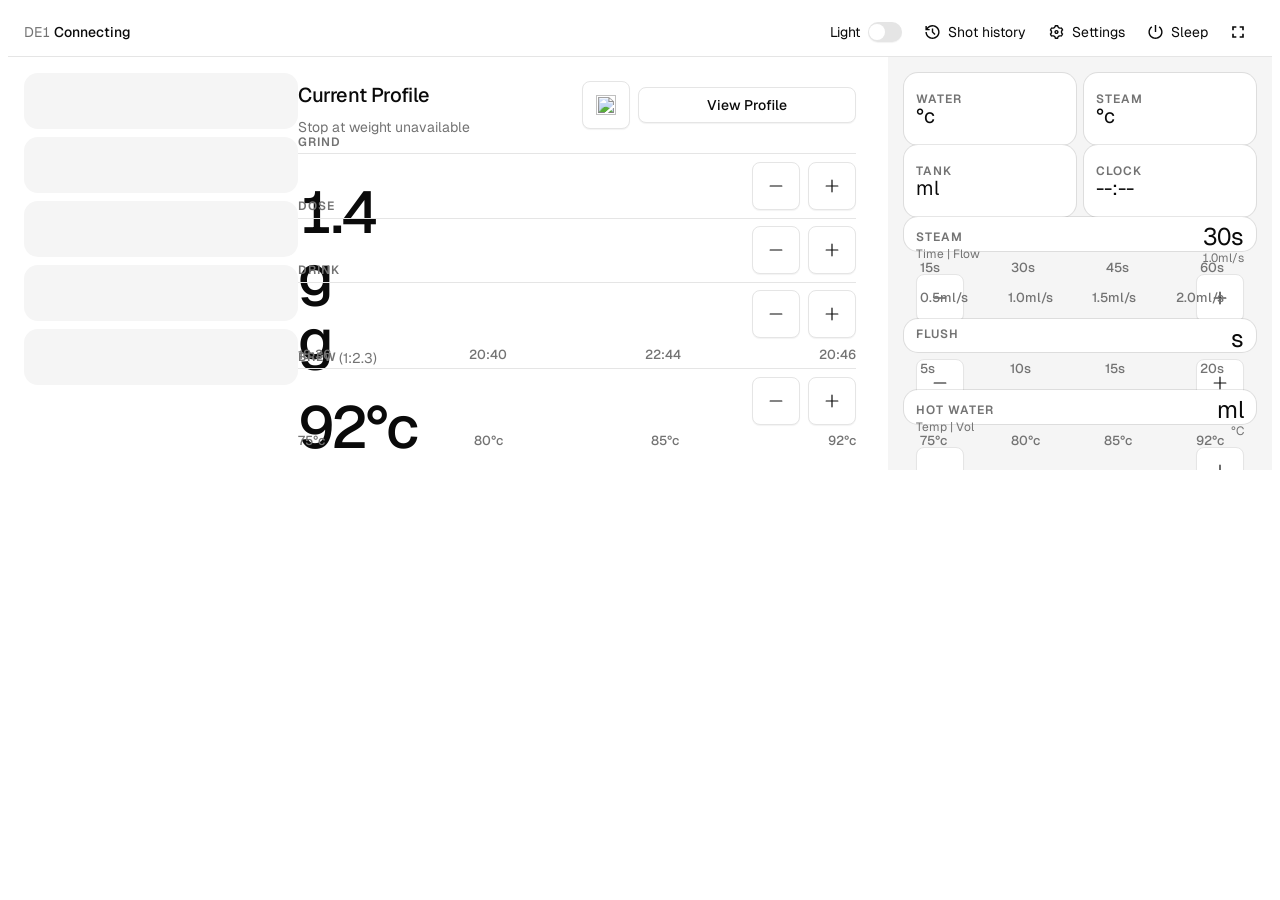
==== commit 6c17021b: "Restyle shot settings as metrics and side jobs. Move dose, grind, drink, and brew temperature into t" ====
--- a/index.html
+++ b/index.html
@@ -85,309 +85,298 @@
         <nav id="dye-strip" class="skin-rail" aria-label="DYE2 favourites and recipes" style="display:none"></nav>
         </div>
         <div class="skin-main">
-    <div class="flex-grow flex skin-legacy-body">
-        <!-- Left Sidebar: Shot Settings -->
-        <aside id="shot-settings" class="bg-[var(--box-color)] pl-[37.5px] pr-3 md:pr-[6px] py-3 flex flex-col justify-around border-r border-[var(--border-primary)] w-[480px] h-[1036px]" aria-label="Shot Settings">
-            <!-- Grind -->
-            <div id="grind-section" class="flex justify-start items-center gap-[39px]">
-                <span id="grind-label" class="w-[112.5px] text-[var(--left-label-text)] text-[25.5px] font-bold break-words" data-i18n-key="Grind">Grind</span>
-                <div class="relative w-[246px] h-[72px]">
-                    <button id="grind-minus" class="absolute left-[0px] top-1/2 -translate-y-1/2 w-[72px] h-[72px] bg-[var(--button-grey)] rounded-[15px] flex items-center justify-center" aria-label="Decrease Grind"><svg aria-hidden="true" width="37.5" height="37.5" viewBox="0 0 50 50" fill="none" xmlns="http://www.w3.org/2000/svg"><path d="M10.416 25H39.5827" stroke="currentColor" stroke-width="3" stroke-linecap="round" stroke-linejoin="round"/></svg></button>
-                    <span id="grind-value" class="absolute left-1/2 top-1/2 -translate-x-1/2 -translate-y-1/2 w-[72px] text-center text-[var(--text-primary)] text-[25.5px] font-bold" aria-labelledby="grind-label">1.4</span>
-                    <button id="grind-plus" class="absolute left-[174px] top-1/2 -translate-y-1/2 w-[72px] h-[72px] bg-[var(--button-grey)] rounded-[15px] flex items-center justify-center" aria-label="Increase Grind"><svg aria-hidden="true" width="37.5" height="37.5" viewBox="0 0 50 50" fill="none" xmlns="http://www.w3.org/2000/svg"><path d="M24.9993 10.4165V39.5832M10.416 24.9998H39.5827" stroke="currentColor" stroke-width="3" stroke-linecap="round" stroke-linejoin="round"/></svg></button>
-                </div>
-            </div>
-            <!-- Dose In -->
-            <div id="dose-section" class="flex justify-start items-center gap-[39px]">
-                <span id="dose-label" class="w-[112.5px] text-[var(--left-label-text)] text-[25.5px] font-bold break-words" data-i18n-key="Dose">Dose</span>
-                <div class="relative w-[246px] h-[72px]">
-                    <button id="dose-in-minus" class="absolute left-[0px] top-1/2 -translate-y-1/2 w-[72px] h-[72px] bg-[var(--button-grey)] rounded-[15px] flex items-center justify-center" aria-label="Decrease Dose"><svg aria-hidden="true" width="37.5" height="37.5" viewBox="0 0 50 50" fill="none" xmlns="http://www.w3.org/2000/svg"><path d="M10.416 25H39.5827" stroke="currentColor" stroke-width="3" stroke-linecap="round" stroke-linejoin="round"/></svg></button>
-                    <span id="dose-in-value" class="absolute left-1/2 top-1/2 -translate-x-1/2 -translate-y-1/2 w-[72px] text-center text-[var(--text-primary)] text-[25.5px] font-bold" aria-labelledby="dose-label">g</span>
-                    <button id="dose-in-plus" class="absolute left-[174px] top-1/2 -translate-y-1/2 w-[72px] h-[72px] bg-[var(--button-grey)] rounded-[15px] flex items-center justify-center" aria-label="Increase Dose"><svg aria-hidden="true" width="37.5" height="37.5" viewBox="0 0 50 50" fill="none" xmlns="http://www.w3.org/2000/svg"><path d="M24.9993 10.4165V39.5832M10.416 24.9998H39.5827" stroke="currentColor" stroke-width="3" stroke-linecap="round" stroke-linejoin="round"/></svg></button>
-                </div>
-            </div>
-            <!-- Drink out -->
-            <div id="drink-section" class="flex justify-start items-center gap-[39px]">
-                <span id="drink-label" class="w-[112.5px] text-[var(--left-label-text)] text-[25.5px] font-bold break-words" data-i18n-key="Drink">Drink</span>
-                <div class="relative w-[246px] h-[72px]">
-                    <button id="drink-out-minus" class="absolute left-[0px] top-1/2 -translate-y-1/2 w-[72px] h-[72px] bg-[var(--button-grey)] rounded-[15px] flex items-center justify-center" aria-label="Decrease Drink Amount"><svg aria-hidden="true" width="37.5" height="37.5" viewBox="0 0 50 50" fill="none" xmlns="http://www.w3.org/2000/svg"><path d="M10.416 25H39.5827" stroke="currentColor" stroke-width="3" stroke-linecap="round" stroke-linejoin="round"/></svg></button>
-                    <div class="absolute left-1/2 top-1/2 -translate-x-1/2 -translate-y-1/2 w-[72px] text-center" aria-labelledby="drink-label">
-                        <span id="drink-out-value" class="text-[var(--text-primary)] text-[25.5px] font-bold block">g</span>
-                        <span id="drink-ratio-value" class="text-[var(--text-primary)] text-[19.5px] font-semibold block">(1:2.3)</span>
-                    </div>
-                    <button id="drink-out-plus" class="absolute left-[174px] top-1/2 -translate-y-1/2 w-[72px] h-[72px] bg-[var(--button-grey)] rounded-[15px] flex items-center justify-center" aria-label="Increase Drink Amount"><svg aria-hidden="true" width="37.5" height="37.5" viewBox="0 0 50 50" fill="none" xmlns="http://www.w3.org/2000/svg"><path d="M24.9993 10.4165V39.5832M10.416 24.9998H39.5827" stroke="currentColor" stroke-width="3" stroke-linecap="round" stroke-linejoin="round"/></svg></button>
-                </div>
-            </div>
-            <div id="drink-out-presets" class="w-[397.5px] h-[45px] flex justify-between items-center " aria-label="Drink amount presets">
-                <button id="drink-out-preset-1" class="justify-center text-left text-[var(--preset-value-color)] text-[21px] font-semibold">18:36</button>
-                <button id="drink-out-preset-2" class="text-center justify-center text-[var(--preset-value-color)] text-[21px] font-semibold">20:40</button>
-                <button id="drink-out-preset-3" class="text-center justify-center text-[var(--preset-value-color)] text-[21px] font-semibold">22:44</button>
-                <button id="drink-out-preset-4" class="text-left justify-center  text-[var(--preset-value-color)] text-[21px] font-semibold">20:46</button>
-            </div>
-            <div class="border-t border-[var(--border-primary)] w-[480px] ml-[-36px] mr-[-24px]" role="separator"></div>
-            <!-- Temp -->
-             <div id="brew-section" class="flex justify-start items-center gap-[39px]">
-                <span id="brew-label" class="w-[112.5px] text-[var(--left-label-text)] text-[25.5px] font-bold break-words" data-i18n-key="Brew">Brew</span>
-                <div class="relative w-[246px] h-[72px]">
-                    <button id="temp-minus" class="absolute left-[0px] top-1/2 -translate-y-1/2 w-[72px] h-[72px] bg-[var(--button-grey)] rounded-[15px] flex items-center justify-center" aria-label="Decrease Brew Temperature"><svg aria-hidden="true" width="37.5" height="37.5" viewBox="0 0 50 50" fill="none" xmlns="http://www.w3.org/2000/svg"><path d="M10.416 25H39.5827" stroke="currentColor" stroke-width="3" stroke-linecap="round" stroke-linejoin="round"/></svg></button>
-                    <span id="temp-value" class="absolute left-1/2 top-1/2 -translate-x-1/2 -translate-y-1/2 w-[72px] text-center text-[var(--text-primary)] text-[25.5px] font-bold" aria-labelledby="brew-label">92°c</span>
-                    <button id="temp-plus" class="absolute left-[174px] top-1/2 -translate-y-1/2 w-[72px] h-[72px] bg-[var(--button-grey)] rounded-[15px] flex items-center justify-center" aria-label="Increase Brew Temperature"><svg aria-hidden="true" width="37.5" height="37.5" viewBox="0 0 50 50" fill="none" xmlns="http://www.w3.org/2000/svg"><path d="M24.9993 10.4165V39.5832M10.416 24.9998H39.5827" stroke="currentColor" stroke-width="3" stroke-linecap="round" stroke-linejoin="round"/></svg></button>
-                </div>
-            </div>
-            <div id="temp-presets" class="w-[397.5px] h-[45px] flex justify-between items-center " aria-label="Temperature presets">
-                <button id="temp-preset-75" class="justify-center text-[var(--preset-value-color)] text-[21px] font-semibold">75°c</button>
-                <button id="temp-preset-80" class="justify-center text-[var(--preset-value-color)] text-[21px] font-semibold">80°c</button>
-                <button id="temp-preset-85" class="justify-center text-[var(--preset-value-color)] text-[21px] font-semibold">85°c</button>
-                <button id="temp-preset-92" class="justify-center text-[var(--preset-value-color)] text-[21px] font-semibold">92°c</button>
-            </div>
-             <div class="border-t border-[var(--border-primary)] w-[480px] ml-[-36px] mr-[-24px]" role="separator"></div>
-            <!-- Steam -->
-            <div id="steam-section" class="flex justify-start items-center gap-[19.5px]">
-                <div class="w-[132px]">
-                    <span id="steam-label" class="text-[var(--left-label-text)] text-[25.5px] font-bold block cursor-pointer" role="button" tabindex="0" aria-label="Open steam settings" data-i18n-key="Steam">Steam</span>
-                    <span id="steam-mode-toggle" class="w-[132px] text-[var(--low-contrast-white)] text-[21px] font-semibold text-nowrap block leading-6 cursor-pointer" role="button" tabindex="0" aria-label="Toggle Steam Mode">
-                        <span id="steam-mode-standard"><span id="steam-mode-time" data-i18n-key="Time">Time</span><span id="steam-mode-milk" data-i18n-key="Milk" style="display:none">Milk</span> | <span id="steam-mode-flow" data-i18n-key="Flow">Flow</span></span><span id="steam-mode-auto" data-fit-text style="display:none;width:114px"><span data-steam-mode="auto">Auto</span> | <span data-steam-mode="flow" title="Flow">F</span> | <span data-steam-mode="time" title="Time">T</span></span>
-                    </span>
-                </div>
-                <div class="relative w-[246px] h-[72px]">
-                    <button id="steam-minus" class="absolute left-[0px] top-1/2 -translate-y-1/2 w-[72px] h-[72px] bg-[var(--button-grey)] rounded-[15px] flex items-center justify-center" aria-label="Decrease Steam Setting"><svg aria-hidden="true" width="37.5" height="37.5" viewBox="0 0 50 50" fill="none" xmlns="http://www.w3.org/2000/svg"><path d="M10.416 25H39.5827" stroke="currentColor" stroke-width="3" stroke-linecap="round" stroke-linejoin="round"/></svg></button>
-                    <div class="absolute left-1/2 top-1/2 -translate-x-1/2 -translate-y-1/2 w-[72px] text-center" aria-labelledby="steam-label">
-                        <span id="steam-duration-value" class="text-[var(--text-primary)] text-[25.5px] font-bold block">30s</span>
-                        <span id="steam-flow-value" class="text-[var(--text-primary)] text-[19.5px] font-semibold block">1.0ml/s</span>
-                    </div>
-                    <button id="steam-plus" class="absolute left-[174px] top-1/2 -translate-y-1/2 w-[72px] h-[72px] bg-[var(--button-grey)] rounded-[15px] flex items-center justify-center" aria-label="Increase Steam Setting"><svg aria-hidden="true" width="37.5" height="37.5" viewBox="0 0 50 50" fill="none" xmlns="http://www.w3.org/2000/svg"><path d="M24.9993 10.4165V39.5832M10.416 24.9998H39.5827" stroke="currentColor" stroke-width="3" stroke-linecap="round" stroke-linejoin="round"/></svg></button>
-                </div>
-            </div>
-            <div id="steam-presets" class="w-[397.5px] h-[45px] flex justify-between items-center " aria-label="Steam duration presets">
-                <button id="steam-preset-1" class="justify-center text-[var(--preset-value-color)] text-[21px] font-semibold">15s</button>
-                <button id="steam-preset-2" class="justify-center text-[var(--preset-value-color)] text-[21px] font-semibold">30s</button>
-                <button id="steam-preset-3" class="justify-center text-[var(--preset-value-color)] text-[21px] font-semibold">45s</button>
-                <button id="steam-preset-4" class="justify-center text-[var(--preset-value-color)] text-[21px] font-semibold">60s</button>
-            </div>
-            <div id="steam-auto-presets" class="w-[397.5px] h-[45px] flex justify-between items-center hidden" aria-label="Calculate steam time by pitcher">
-                <span id="steam-auto-setup" style="font-size:18px;line-height:20px" data-i18n-key="Set up pitchers in Settings > Extensions">Set up pitchers in Settings &gt; Extensions</span>
-                <button type="button" data-auto-pitcher="small" class="justify-center text-[var(--preset-value-color)] text-[21px] font-semibold" style="min-width:72px;height:42px" aria-label="Calculate with small pitcher selection" aria-pressed="false">S</button>
-                <button type="button" data-auto-pitcher="medium" class="justify-center text-[var(--preset-value-color)] text-[21px] font-semibold" style="min-width:72px;height:42px" aria-label="Calculate with medium pitcher selection" aria-pressed="false">M</button>
-                <button type="button" data-auto-pitcher="large" class="justify-center text-[var(--preset-value-color)] text-[21px] font-semibold" style="min-width:72px;height:42px" aria-label="Calculate with large pitcher selection" aria-pressed="false">L</button>
-                <button type="button" data-auto-pitcher="auto" class="justify-center text-[var(--preset-value-color)] text-[21px] font-semibold" style="min-width:72px;height:42px" aria-label="Calculate with auto pitcher selection" aria-pressed="false">Auto</button>
-            </div>
-            <div id="steam-milk-presets" class="w-[397.5px] h-[45px] flex justify-between items-center hidden" aria-label="Milk stop temperature presets">
-                <button id="steam-milk-preset-1" class="justify-center text-[var(--preset-value-color)] text-[21px] font-semibold">55°c</button>
-                <button id="steam-milk-preset-2" class="justify-center text-[var(--preset-value-color)] text-[21px] font-semibold">60°c</button>
-                <button id="steam-milk-preset-3" class="justify-center text-[var(--preset-value-color)] text-[21px] font-semibold">65°c</button>
-                <button id="steam-milk-preset-4" class="justify-center text-[var(--preset-value-color)] text-[21px] font-semibold">70°c</button>
-            </div>
-            <div id="steam-flow-presets" class="w-[397.5px] h-[45px] flex justify-between items-center " aria-label="Steam flow presets">
-                <button id="steam-flow-preset-1" class="justify-center text-[var(--preset-value-color)] text-[21px] font-semibold">0.5ml/s</button>
-                <button id="steam-flow-preset-2" class="justify-center text-[var(--preset-value-color)] text-[21px] font-semibold">1.0ml/s</button>
-                <button id="steam-flow-preset-3" class="justify-center text-[var(--preset-value-color)] text-[21px] font-semibold">1.5ml/s</button>
-                <button id="steam-flow-preset-4" class="justify-center text-[var(--preset-value-color)] text-[21px] font-semibold">2.0ml/s</button>
-            </div>
-            <div class="border-t border-[var(--border-primary)] w-[480px] ml-[-36px] mr-[-24px]" role="separator"></div>
-            <!-- Flush -->
-            <div id="flush-section" class="flex justify-start items-center gap-[19.5px]">
-                <span id="flush-label" class="w-[132px] text-[var(--left-label-text)] text-[25.5px] font-bold" data-i18n-key="Flush">Flush</span>
-                <div class="relative w-[246px] h-[72px]">
-                    <button id="flush-minus" class="absolute left-[0px] top-1/2 -translate-y-1/2 w-[72px] h-[72px] bg-[var(--button-grey)] rounded-[15px] flex items-center justify-center" aria-label="Decrease Flush Duration"><svg aria-hidden="true" width="37.5" height="37.5" viewBox="0 0 50 50" fill="none" xmlns="http://www.w3.org/2000/svg"><path d="M10.416 25H39.5827" stroke="currentColor" stroke-width="3" stroke-linecap="round" stroke-linejoin="round"/></svg></button>
-                    <span id="flush-value" class="absolute left-1/2 top-1/2 -translate-x-1/2 -translate-y-1/2 w-[72px] text-center text-[var(--text-primary)] text-[25.5px] font-bold" aria-labelledby="flush-label">s</span>
-                    <button id="flush-plus" class="absolute left-[174px] top-1/2 -translate-y-1/2 w-[72px] h-[72px] bg-[var(--button-grey)] rounded-[15px] flex items-center justify-center" aria-label="Increase Flush Duration"><svg aria-hidden="true" width="37.5" height="37.5" viewBox="0 0 50 50" fill="none" xmlns="http://www.w3.org/2000/svg"><path d="M24.9993 10.4165V39.5832M10.416 24.9998H39.5827" stroke="currentColor" stroke-width="3" stroke-linecap="round" stroke-linejoin="round"/></svg></button>
-                </div>
-            </div>
-                <div id="flush-presets" class="w-[397.5px] h-[45px] flex justify-between items-center " aria-label="Flush duration presets">
-                <button id="flush-preset-0" class="justify-center text-[var(--preset-value-color)] text-[21px] font-semibold">5s</button>
-                <button id="flush-preset-1" class="justify-center text-[var(--preset-value-color)] text-[21px] font-semibold">10s</button>
-                <button id="flush-preset-2" class="justify-center text-[var(--preset-value-color)] text-[21px] font-semibold">15s</button>
-                <button id="flush-preset-3" class="justify-center text-[var(--preset-value-color)] text-[21px] font-semibold">20s</button>
-                </div>
-
-            <div class="border-t border-[var(--border-primary)] w-[480px] ml-[-36px] mr-[-24px]" role="separator"></div>
-            <!-- Hot Water -->
-            <!-- The +/- column starts at label width + gap, and every row above puts it
-                 at 150px (130+20 for Grind/Dose/Drink/Brew, 114+36 for Steam/Flush).
-                 "Hot Water" needs the wider 150px label, so the gap goes to 0 to keep
-                 the buttons on that same 150px line. -->
-            <div id="hotwater-section" class="flex justify-start items-center gap-[19.5px]">
-                <div class="w-[132px]">
-                    <span id="hotwater-label" class="text-[var(--left-label-text)] text-[25.5px] font-bold block text-nowrap" data-i18n-key="Hot Water">Hot Water</span>
-                    <span id="hot-water-mode-toggle" class="w-[132px] text-[var(--low-contrast-white)] text-[21px] font-semibold text-nowrap block leading-6 cursor-pointer" role="button" tabindex="0" aria-label="Toggle Hot Water Mode">
-                        <span id="hot-water-mode-temp" data-i18n-key="Temp">Temp</span> | <span id="hot-water-mode-vol" data-i18n-key="Vol">Vol</span>
-                    </span>
-                </div>
-                <div class="relative w-[246px] h-[72px]">
-                    <button id="hot-water-vol-minus" class="absolute left-[0px] top-1/2 -translate-y-1/2 w-[72px] h-[72px] bg-[var(--button-grey)] rounded-[15px] flex items-center justify-center" aria-label="Decrease Hot Water Amount"><svg aria-hidden="true" width="37.5" height="37.5" viewBox="0 0 50 50" fill="none" xmlns="http://www.w3.org/2000/svg"><path d="M10.416 25H39.5827" stroke="currentColor" stroke-width="3" stroke-linecap="round" stroke-linejoin="round"/></svg></button>
-                    <div class="absolute left-1/2 top-1/2 -translate-x-1/2 -translate-y-1/2 w-[72px] text-center" aria-labelledby="hotwater-label">
-                        <span id="hot-water-vol-value" class="text-[var(--text-primary)] text-[25.5px] font-bold block">ml</span>
-                        <span id="hot-water-temp-value" class="text-[var(--text-primary)] text-[19.5px] font-semibold block">°C</span>
-                    </div>
-                    <button id="hot-water-vol-plus" class="absolute left-[174px] top-1/2 -translate-y-1/2 w-[72px] h-[72px] bg-[var(--button-grey)] rounded-[15px] flex items-center justify-center" aria-label="Increase Hot Water Amount"><svg aria-hidden="true" width="37.5" height="37.5" viewBox="0 0 50 50" fill="none" xmlns="http://www.w3.org/2000/svg"><path d="M24.9993 10.4165V39.5832M10.416 24.9998H39.5827" stroke="currentColor" stroke-width="3" stroke-linecap="round" stroke-linejoin="round"/></svg></button>
-                </div>
-            </div>
-            <div id="hotwater-presets" class="w-[397.5px] h-[45px] flex justify-between items-center " aria-label="Hot water presets">
-                <button id="hotwater-temp-preset0" class="justify-center text-[var(--preset-value-color)] text-[21px] font-semibold">75°c</button>
-                <button id="hotwater-temp-preset1" class="text-center justify-center text-[var(--preset-value-color)] text-[21px] font-semibold">80°c</button>
-                <button id="hotwater-temp-preset2" class="text-center justify-center text-[var(--preset-value-color)] text-[21px] font-semibold">85°c</button>
-                <button id="hotwater-temp-preset3" class="text-right justify-center text-[var(--preset-value-color)] text-[21px] font-semibold">92°c</button>
-            </div>
-        </aside>
-
-        <!-- Main Content: Graph and Status -->
-        <main class="flex flex-col min-h-0 min-w-0 bg-[var(--bgmain-color)] flex-grow" role="main">
-            <!-- Outer flex row: left content column + GHC column (791px = 116 header + 675 chart) -->
-            <div id="main-row" class="flex flex-row">
-                <!-- Left column: header + chart -->
-                <div class="flex flex-col flex-1 min-w-0">
-                    <div class="relative h-[150px]">
-                        <div class="absolute top-[30px] left-[40px] right-[44px]">
-                            <!-- Reserve #machine-status' 556px box (plus a 12px gutter) so the name and
-                                 its buttons can never run under it. That box is anchored right-[44px] in
-                                 the same band, and the band loses 172px when #ghc-controls is shown, so
-                                 the budget has to be measured from the right edge, not assumed. -->
-                            <div class="flex items-center gap-[22px] max-w-[calc(100%_-_568px)]">
-                                <!-- max-w (not w): the h1 shrinks to the name's actual width so the
-                                     buttons sit right next to short names, and only clips to 556px +
-                                     ellipsis for a name that would otherwise run long. min-w-0 + truncate
-                                     let it give way first when the GHC column narrows the band.
-                                     textContent is unaffected, so the title-matching lookups in
-                                     profileManager/profile_selector still see the full name. -->
-                                <h1 id="profile-name" class="max-w-[556px] min-w-0 shrink truncate py-[6px] -my-[6px] justify-start text-[var(--mimoja-blue-v2)] text-nowrap text-[30px] font-bold font-['Inter'] leading-8 tracking-wide no-select" aria-live="polite">
-                                    Current Profile
-                                </h1>
-                                <!-- Explicit header affordances for the two actions that are otherwise
-                                     only reachable by long-pressing #profile-name (app.js keeps that
-                                     context menu as the secondary path). -->
-                                <button id="profile-select-btn" class="shrink-0 header-icon-btn" aria-label="Browse Profiles">
-                                    <img src="src/ui/icons/icon_profile_select.svg" alt="" class="w-full h-full" aria-hidden="true">
+            <div class="skin-stack">
+                <div class="skin-home">
+                    <div id="shot-settings" class="skin-metrics" aria-label="Shot Settings">
+                        <div class="skin-metrics-head">
+                            <div class="skin-metrics-title">
+                                <h1 id="profile-name" class="no-select" aria-live="polite">Current Profile</h1>
+                                <p id="yield-line">Stop at weight unavailable</p>
+                            </div>
+                            <div class="skin-profile-actions">
+                                <button id="profile-select-btn" type="button" class="skin-step" aria-label="Browse Profiles">
+                                    <img src="src/ui/icons/icon_profile_select.svg" alt="" aria-hidden="true">
                                 </button>
-                                <button id="profile-edit-btn" class="shrink-0 header-icon-btn" aria-label="Edit Profile">
-                                    <img src="src/ui/icons/icon_profile_edit.svg" alt="" class="w-[25px] h-[25px]" aria-hidden="true">
+                                <button id="profile-edit-btn" type="button" class="skin-view" aria-label="View Profile">
+                                    <span data-i18n-key="View Profile">View Profile</span>
                                 </button>
                             </div>
-                            <!-- min-w-full so Weight's ml-auto has room to push right, while the row
-                                 still grows past it for a long-language line — i18n.fitTelemetry
-                                 watches the row's own box to decide when to scale it down. -->
-                            <div id="telemetry-row" class="h-9 pt-10 inline-flex min-w-full justify-start items-center gap-[22px] whitespace-nowrap" aria-label="Machine Telemetry">
-                                <p id="mix-info-container"><span class="text-[var(--data-card-title-text-color)] text-[22.5px] font-semibold font-['Inter'] leading-6" data-i18n-key="Water">Water</span>&nbsp;&nbsp;<span id="data-mix-temp" class="text-[var(--text-primary)] text-[22.5px] font-semibold font-['NotoSansMono'] leading-6">°c</span></p>
-                                <!-- Group-head temperature, labelled "Puck": only meaningful while a shot
-                                     is pulling, so ui.updateMachineStatus shows it for MachineState.ESPRESSO
-                                     and hides it again for every other state. The data ids stay "group". -->
-                                <div id="puck-info-container" style="display: none;">
-                                    <p><span class="text-[var(--data-card-title-text-color)] text-[22.5px] font-semibold font-['Inter'] leading-6" data-i18n-key="Puck">Puck</span>&nbsp;&nbsp;<span id="data-group-temp" class="text-[var(--text-primary)] text-[22.5px] font-semibold font-['NotoSansMono'] leading-6">°c</span></p>
-                                </div>
-                                <p><span class="text-[var(--data-card-title-text-color)] text-[22.5px] font-semibold font-['Inter'] leading-6" data-i18n-key="Steam">Steam</span>&nbsp;&nbsp;<span id="data-steam-temp" class="text-[var(--text-primary)] text-[22.5px] font-semibold font-['NotoSansMono'] leading-6">°c</span></p>
-                                <p><span class="text-[var(--data-card-title-text-color)] text-[22.5px] font-semibold font-['Inter'] leading-6" data-i18n-key="Tank">Tank</span>&nbsp;&nbsp;<span id="data-tank-vol" class="text-[var(--text-primary)] text-[22.5px] font-semibold font-['NotoSansMono'] leading-6">ml</span></p>
-                                <p><span class="text-[var(--data-card-title-text-color)] text-[22.5px] font-semibold font-['Inter'] leading-6" data-i18n-key="Clock">Clock</span>&nbsp;&nbsp;<span id="data-clock" class="text-[var(--text-primary)] text-[22.5px] font-semibold font-['NotoSansMono'] leading-6">--:--</span></p>
-                                <!-- Live milk-probe temperature (Bengle): shown only while the probe is present (ui.updateMilkTelemetry), hidden entirely otherwise. -->
-                                <div id="milk-info-container" style="display: none;">
-                                    <p><span class="text-[var(--data-card-title-text-color)] text-[22.5px] font-semibold font-['Inter'] leading-6" data-i18n-key="Milk">Milk</span>&nbsp;&nbsp;<span id="data-milk-temp" class="text-[var(--text-primary)] text-[22.5px]  font-['NotoSansMono'] leading-6">°c</span></p>
-                                </div>
-                                <!-- Cup warmer (Bengle): live mat temperature, tap to toggle the warmer on/off. Shown only on a Bengle (app.js initCupWarmerToggle). -->
-                                <div id="cupwarmer-info-container" style="display: none;" role="button" tabindex="0" aria-pressed="false" aria-label="Toggle Cup Warmer">
-                                    <p><span id="cupwarmer-text" class="no-select text-[var(--mimoja-blue-v2)] text-[22.5px] font-semibold font-['Inter'] leading-6" data-i18n-key="Cups">Cups</span>&nbsp;&nbsp;<span id="data-cupwarmer-temp" class="text-[var(--mimoja-blue-v2)] text-[22.5px] font-semibold font-['NotoSansMono'] leading-6 no-select">--</span></p>
-                                </div>
-                            </div>
-                        </div>
-                    </div>
-
-                    <!-- Shot chart (tap to open full-screen expanded charts) -->
-                    <div id="chart-wrap" class="relative w-full">
-                        <div id="plotly-chart" class="w-full h-[650px] border border-l-0 border-r-0 border-[var(--border-color)] cursor-pointer" role="img" aria-label="Shot extraction graph"></div>
-                    </div>
-                </div>
-
-                <!-- GHC column: h = 116 (header) + 675 (chart) = 791px -->
-                <aside id="ghc-controls" class="bg-[var(--box-color)] border-l border-b border-[var(--border-primary)] w-[172px] shrink-0 h-[790px] flex flex-col items-center justify-around py-[20px]" style="display:none" aria-label="Machine Controls">
-                    <button id="ghc-coffee-btn" class="flex flex-col items-center justify-center w-[116px] h-[116px] rounded-[18px]  bg-[var(--profile-button-background-color)]" aria-label="Start Coffee">
-                        <img src="src/ui/icons/icon_coffee.svg" alt="" class="w-[52px] h-[52px]" aria-hidden="true">
-                        <span class="text-[var(--mimoja-blue-v2)] text-[24px] font-semibold mt-1" data-i18n-key="Coffee">Coffee</span>
-                    </button>
-                    <button id="ghc-water-btn" class="flex flex-col items-center justify-center w-[116px] h-[116px] rounded-[18px]  bg-[var(--profile-button-background-color)]" aria-label="Dispense Hot Water">
-                        <img src="src/ui/icons/icon_water.svg" alt="" class="w-[52px] h-[52px]" aria-hidden="true">
-                        <span class="text-[var(--mimoja-blue-v2)] text-[24px] font-semibold mt-1" data-i18n-key="Water">Water</span>
-                    </button>
-                    <button id="ghc-steam-btn" class="flex flex-col items-center justify-center w-[116px] h-[116px] rounded-[18px]  bg-[var(--profile-button-background-color)]" aria-label="Start Steam">
-                        <img src="src/ui/icons/icon_steam.svg" alt="" class="w-[52px] h-[52px]" aria-hidden="true">
-                        <span class="text-[var(--mimoja-blue-v2)] text-[24px] font-semibold mt-1" data-i18n-key="Steam">Steam</span>
-                    </button>
-                    <button id="ghc-flush-btn" class="flex flex-col items-center justify-center w-[116px] h-[116px] rounded-[18px]  bg-[var(--profile-button-background-color)]" aria-label="Flush">
-                        <img src="src/ui/icons/icon_flush.svg" alt="" class="w-[52px] h-[52px]" aria-hidden="true">
-                        <span class="text-[var(--mimoja-blue-v2)] text-[24px] font-semibold mt-1" data-i18n-key="Flush">Flush</span>
-                    </button>
-                    <button id="ghc-stop-btn" class="flex flex-col items-center justify-center w-[116px] h-[116px] rounded-[18px] bg-[#da515e] opacity-20" aria-label="Stop Machine">
-                        <img src="src/ui/icons/icon_stop.svg" alt="" class="w-[52px] h-[52px]" aria-hidden="true">
-                        <span class="text-white text-[24px] font-semibold mt-1" data-i18n-key="Stop">Stop</span>
-                    </button>
-                </aside>
-            </div>
-
-            <!-- Footer: Shot History and Data -->
-            <div id="shot-history-panel" class="w-[473px] h-[244.5px] left-[479px] top-[955.5px] absolute bg-[var(--bgmain-color)] border border-b-0 border-[var(--border-primary)]" aria-label="Shot History">
-                <div id= 'shot-history-label'class="left-1/2 top-[41px] absolute -translate-x-1/2 text-center text-[var(--data-card-title-text-color)] text-[22.5px] font-bold font-['Inter'] leading-6 whitespace-nowrap tracking-wider" data-i18n-key="SHOT HISTORY">SHOT HISTORY</div>
-                <button id="history-prev-btn" class="absolute left-[32px] top-[77px]" aria-label="Previous Shot"><svg class="w-[40.5px] h-[40.5px] rotate-180" aria-hidden="true" viewBox="0 0 54 54" fill="none" xmlns="http://www.w3.org/2000/svg"><path d="M11.25 27L42.75 27M42.75 27L27 11.25M42.75 27L27 42.75" stroke="currentColor" stroke-width="4" stroke-linecap="round" stroke-linejoin="round"/></svg></button>
-                <button id="history-next-btn" class="absolute right-[33px] top-[77px] invisible" aria-label="Next Shot"><svg class="w-[40.5px] h-[40.5px]" aria-hidden="true" viewBox="0 0 54 54" fill="none" xmlns="http://www.w3.org/2000/svg"><path d="M11.25 27L42.75 27M42.75 27L27 11.25M42.75 27L27 42.75" stroke="currentColor" stroke-width="4" stroke-linecap="round" stroke-linejoin="round"/></svg></button>
-                <div class="w-[340px] left-1/2 -translate-x-1/2 top-[79px] absolute h-[148px]" aria-live="polite">
-                    <div class="w-[340px] absolute top-[0px] h-[36px]">
-                        <p id="history-date" class="no-select absolute left-[30px] right-[30px] text-center truncate text-[24px] font-bold font-['Inter'] text-[var(--text-primary)]">YYYY/MM/DD 01:23</p>
-                    </div>
-                    <p id="history-profile-name" class="no-select w-full absolute top-[52px] text-center line-clamp-2 leading-tight text-[22.5px] font-semibold font-['Inter'] text-[var(--text-primary)]">Londinium</p>
-                    <div class="absolute top-[97px] left-0 right-0 flex justify-center items-center gap-2">
-                        <p id="history-dose-in" class="text-[22.5px] font-medium font-['Inter'] text-[var(--text-primary)]" data-i18n-key="Dose In">In 20g</p>
-                        <span class="text-[var(--text-primary)] text-[22.5px] font-['Inter']" aria-hidden="true">|</span>
-                        <p id="history-grind-size" class="text-[22.5px] font-medium font-['Inter'] text-[var(--text-primary)]" data-i18n-key="Grind Size">Grind 1.4</p>
-                    </div>
-                </div>
-            </div>
-            <div id="shot-data-panel" class="w-[968px] h-[244.5px] left-[952px] top-[955.5px] border-r-0 border-b-0 absolute bg-[var(--bgmain-color)] border border-[var(--border-primary)]" role="grid" aria-label="Detailed Shot Data">
-                <div class="shot-data-cols grid grid-cols-7 w-full left-[187px] top-[35px] absolute" style="grid-template-columns: 90px 112.5px 97.5px 112.5px 172.5px 157.5px;" role="row">
-                    <div class="h-9 text-[var(--data-card-title-text-color)] text-[22.5px] font-bold font-['Inter'] leading-6 text-left flex items-center justify-start whitespace-nowrap" data-i18n-key="Time" role="columnheader">Time</div>
-                    <div class="h-9 text-[var(--data-card-title-text-color)] text-[22.5px] font-bold font-['Inter'] leading-6 text-left flex items-center justify-start whitespace-nowrap" data-i18n-key="Grams" role="columnheader">Grams</div>
-                    <div class="h-9 text-[var(--data-card-title-text-color)] text-[22.5px] font-bold font-['Inter'] leading-6 text-left flex items-center justify-start whitespace-nowrap" data-i18n-key="mL" role="columnheader">mL</div>
-                    <div id="shot-data-temp-header" class="h-9 text-[var(--data-card-title-text-color)] text-[22.5px] font-bold font-['Inter'] leading-6 text-left flex items-center justify-start whitespace-nowrap" role="columnheader">°c</div>
-                    <div class="h-9 text-[var(--data-card-title-text-color)] text-[22.5px] font-bold font-['Inter'] leading-6 text-left flex items-center justify-start whitespace-nowrap" data-i18n-key="mL/s" role="columnheader">mL/s</div>
-                    <div id="shot-header-pressure" class="h-9 text-[var(--data-card-title-text-color)] text-[22.5px] font-bold font-['Inter'] leading-6 text-left flex items-center justify-start whitespace-nowrap" data-i18n-key="Pressure" role="columnheader">Pressure</div>
-                </div>
-
-                <div class="left-[19px] top-[85px] absolute flex flex-col justify-start items-start gap-[12px] ">
-                    <div class="grid grid-cols-7 w-full" style="grid-template-columns: 130px 38px repeat(5, 1fr);" role="row">
-                        <div class="h-9 text-end text-[var(--data-card-title-text-color)] text-[22.5px] font-bold font-['Inter'] leading-6 flex items-center justify-end whitespace-nowrap" data-i18n-key="Preinfusion" role="rowheader">Preinfusion</div>
-                        <div class="h-9"></div> <!-- Empty column for spacing -->
-                        <div class="shot-data-cols col-span-5 grid grid-cols-6 w-full" style="grid-template-columns: 90px 112.5px 97.5px 112.5px 172.5px 157.5px;">
-                            <div id="shot-data-pi-time" class="h-9 text-[var(--text-primary)] text-[22.5px] font-medium font-mono-custom leading-6 text-left flex items-center justify-start whitespace-nowrap" role="gridcell">3</div>
-                            <div id="shot-data-pi-weight" class="h-9 text-[var(--text-primary)] text-[22.5px] font-medium font-mono-custom leading-6 text-left flex items-center justify-start whitespace-nowrap" role="gridcell">0.0g</div>
-                            <div id="shot-data-pi-volume" class="h-9 text-[var(--text-primary)] text-[22.5px] font-medium font-mono-custom leading-6 text-left flex items-center justify-start whitespace-nowrap" role="gridcell">21</div>
-                            <div id="shot-data-pi-temp" class="h-9 text-[var(--text-primary)] text-[22.5px] font-medium font-mono-custom leading-6 text-left flex items-center justify-start whitespace-nowrap" role="gridcell">75<span class="range-arrow">→</span>84</div>
-                            <div id="shot-data-pi-flow" class="h-9 text-[var(--text-primary)] text-[22.5px] font-medium font-mono-custom leading-6 text-left flex items-center justify-start whitespace-nowrap" role="gridcell">7.4<span class="range-arrow">→</span>8.0</div>
-                            <div id="shot-data-pi-pressure" class="h-9 text-[var(--text-primary)] text-[22.5px] font-medium font-mono-custom leading-6 text-left flex items-center justify-start whitespace-nowrap" role="gridcell">0.7<span class="range-arrow">→</span>1.5</div>
-                        </div>
-                    </div>
-                    <div class="grid grid-cols-7 w-full" style="grid-template-columns: 130px 38px repeat(5, 1fr);" role="row">
-                        <div class="h-9 text-end text-[var(--data-card-title-text-color)] text-[22.5px] font-bold font-['Inter'] leading-6 flex items-center justify-end whitespace-nowrap" data-i18n-key="Extraction" role="rowheader">Extraction</div>
-                        <div class="h-9"></div> <!-- Empty column for spacing -->
-                        <div class="shot-data-cols col-span-5 grid grid-cols-6 w-full" style="grid-template-columns: 90px 112.5px 97.5px 112.5px 172.5px 157.5px;">
-                            <div id="shot-data-ex-time" class="h-9 text-[var(--text-primary)] text-[22.5px] font-medium font-mono-custom leading-6 text-left flex items-center justify-start whitespace-nowrap" role="gridcell">7</div>
-                            <div id="shot-data-ex-weight" class="h-9 text-[var(--text-primary)] text-[22.5px] font-medium font-mono-custom leading-6 text-left flex items-center justify-start whitespace-nowrap" role="gridcell">16.9g</div>
-                            <div id="shot-data-ex-volume" class="h-9 text-[var(--text-primary)] text-[22.5px] font-medium font-mono-custom leading-6 text-left flex items-center justify-start whitespace-nowrap" role="gridcell">29</div>
-                            <div id="shot-data-ex-temp" class="h-9 text-[var(--text-primary)] text-[22.5px] font-medium font-mono-custom leading-6 text-left flex items-center justify-start whitespace-nowrap" role="gridcell">84<span class="range-arrow">→</span>89</div>
-                            <div id="shot-data-ex-flow" class="h-9 text-[var(--text-primary)] text-[22.5px] font-medium font-mono-custom leading-6 text-left flex items-center justify-start whitespace-nowrap" role="gridcell">8.0<span class="range-arrow">→</span>1.0</div>
-                            <div id="shot-data-ex-pressure" class="h-9 text-[var(--text-primary)] text-[22.5px] font-medium font-mono-custom leading-6 text-left flex items-center justify-start whitespace-nowrap" role="gridcell">1.6<span class="range-arrow">→</span>3.0</div>
-                        </div>
-                    </div>
-                    <div class="grid grid-cols-7 w-full" style="grid-template-columns: 130px 38px repeat(5, 1fr);" role="row">
-                        <div class="h-9 text-end text-[var(--data-card-title-text-color)] text-[22.5px] font-bold font-['Inter'] leading-6 flex items-center justify-end whitespace-nowrap" data-i18n-key="Total" role="rowheader">Total</div>
-                        <div class="h-9"></div> <!-- Empty column for spacing -->
-                        <div class="shot-data-cols col-span-5 grid grid-cols-6 w-full" style="grid-template-columns: 90px 112.5px 97.5px 112.5px 172.5px 157.5px;">
-                            <div id="shot-data-total-time" class="h-9 text-[var(--text-primary)] text-[22.5px] font-extrabold font-mono-custom leading-6 text-left flex items-center justify-start whitespace-nowrap" role="gridcell">10</div>
-                            <div id="shot-data-total-weight" class="h-9 text-[var(--text-primary)] text-[22.5px] font-extrabold font-mono-custom leading-6 text-left flex items-center justify-start whitespace-nowrap" role="gridcell">16.9g</div>
-                            <div id="shot-data-total-volume" class="h-9 text-[var(--text-primary)] text-[22.5px] font-extrabold font-mono-custom leading-6 text-left flex items-center justify-start whitespace-nowrap" role="gridcell">50</div>
-                            <div class="h-9 text-left flex items-center justify-start invisible" role="gridcell">Temp</div>
-                            <div class="h-9 text-left flex items-center justify-start invisible" role="gridcell">Flow</div>
-                            <div class="h-9 text-left flex items-center justify-start invisible" role="gridcell">Pressure</div>
-                        </div>
-                    </div>
-                </div>
-            </div>
-        </main>
-    </div>
+                        </div>
+                        <div class="skin-metric-stack">
+                            <div class="skin-rule" role="separator"></div>
+                            <div id="grind-section" class="skin-metric">
+                                <div class="skin-metric-copy">
+                                    <span id="grind-label" class="skin-kicker" data-i18n-key="Grind">Grind</span>
+                                    <div class="skin-figure-row">
+                                        <span id="grind-value" class="skin-figure" aria-labelledby="grind-label">1.4</span>
+                                    </div>
+                                </div>
+                                <div class="skin-steps">
+                                    <button id="grind-minus" type="button" class="skin-step" aria-label="Decrease Grind"><svg aria-hidden="true" width="20" height="20" viewBox="0 0 50 50" fill="none" xmlns="http://www.w3.org/2000/svg"><path d="M10.416 25H39.5827" stroke="currentColor" stroke-width="3" stroke-linecap="round" stroke-linejoin="round"/></svg></button>
+                                    <button id="grind-plus" type="button" class="skin-step" aria-label="Increase Grind"><svg aria-hidden="true" width="20" height="20" viewBox="0 0 50 50" fill="none" xmlns="http://www.w3.org/2000/svg"><path d="M24.9993 10.4165V39.5832M10.416 24.9998H39.5827" stroke="currentColor" stroke-width="3" stroke-linecap="round" stroke-linejoin="round"/></svg></button>
+                                </div>
+                            </div>
+                            <div class="skin-rule" role="separator"></div>
+                            <div id="dose-section" class="skin-metric">
+                                <div class="skin-metric-copy">
+                                    <span id="dose-label" class="skin-kicker" data-i18n-key="Dose">Dose</span>
+                                    <div class="skin-figure-row">
+                                        <span id="dose-in-value" class="skin-figure" aria-labelledby="dose-label">g</span>
+                                    </div>
+                                </div>
+                                <div class="skin-steps">
+                                    <button id="dose-in-minus" type="button" class="skin-step" aria-label="Decrease Dose"><svg aria-hidden="true" width="20" height="20" viewBox="0 0 50 50" fill="none" xmlns="http://www.w3.org/2000/svg"><path d="M10.416 25H39.5827" stroke="currentColor" stroke-width="3" stroke-linecap="round" stroke-linejoin="round"/></svg></button>
+                                    <button id="dose-in-plus" type="button" class="skin-step" aria-label="Increase Dose"><svg aria-hidden="true" width="20" height="20" viewBox="0 0 50 50" fill="none" xmlns="http://www.w3.org/2000/svg"><path d="M24.9993 10.4165V39.5832M10.416 24.9998H39.5827" stroke="currentColor" stroke-width="3" stroke-linecap="round" stroke-linejoin="round"/></svg></button>
+                                </div>
+                            </div>
+                            <div class="skin-rule" role="separator"></div>
+                            <div id="drink-section" class="skin-metric">
+                                <div class="skin-metric-copy">
+                                    <span id="drink-label" class="skin-kicker" data-i18n-key="Drink">Drink</span>
+                                    <div class="skin-figure-row">
+                                        <span id="drink-out-value" class="skin-figure" aria-labelledby="drink-label">g</span>
+                                        <span id="drink-ratio-value" class="skin-unit">(1:2.3)</span>
+                                    </div>
+                                </div>
+                                <div class="skin-steps">
+                                    <button id="drink-out-minus" type="button" class="skin-step" aria-label="Decrease Drink Amount"><svg aria-hidden="true" width="20" height="20" viewBox="0 0 50 50" fill="none" xmlns="http://www.w3.org/2000/svg"><path d="M10.416 25H39.5827" stroke="currentColor" stroke-width="3" stroke-linecap="round" stroke-linejoin="round"/></svg></button>
+                                    <button id="drink-out-plus" type="button" class="skin-step" aria-label="Increase Drink Amount"><svg aria-hidden="true" width="20" height="20" viewBox="0 0 50 50" fill="none" xmlns="http://www.w3.org/2000/svg"><path d="M24.9993 10.4165V39.5832M10.416 24.9998H39.5827" stroke="currentColor" stroke-width="3" stroke-linecap="round" stroke-linejoin="round"/></svg></button>
+                                </div>
+                            </div>
+                            <div id="drink-out-presets" class="skin-presets" aria-label="Drink amount presets">
+                                <button id="drink-out-preset-1" type="button">18:36</button>
+                                <button id="drink-out-preset-2" type="button">20:40</button>
+                                <button id="drink-out-preset-3" type="button">22:44</button>
+                                <button id="drink-out-preset-4" type="button">20:46</button>
+                            </div>
+                            <div class="skin-rule" role="separator"></div>
+                            <div id="brew-section" class="skin-metric">
+                                <div class="skin-metric-copy">
+                                    <span id="brew-label" class="skin-kicker" data-i18n-key="Brew">Brew</span>
+                                    <div class="skin-figure-row">
+                                        <span id="temp-value" class="skin-figure" aria-labelledby="brew-label">92°c</span>
+                                    </div>
+                                </div>
+                                <div class="skin-steps">
+                                    <button id="temp-minus" type="button" class="skin-step" aria-label="Decrease Brew Temperature"><svg aria-hidden="true" width="20" height="20" viewBox="0 0 50 50" fill="none" xmlns="http://www.w3.org/2000/svg"><path d="M10.416 25H39.5827" stroke="currentColor" stroke-width="3" stroke-linecap="round" stroke-linejoin="round"/></svg></button>
+                                    <button id="temp-plus" type="button" class="skin-step" aria-label="Increase Brew Temperature"><svg aria-hidden="true" width="20" height="20" viewBox="0 0 50 50" fill="none" xmlns="http://www.w3.org/2000/svg"><path d="M24.9993 10.4165V39.5832M10.416 24.9998H39.5827" stroke="currentColor" stroke-width="3" stroke-linecap="round" stroke-linejoin="round"/></svg></button>
+                                </div>
+                            </div>
+                            <div id="temp-presets" class="skin-presets" aria-label="Temperature presets">
+                                <button id="temp-preset-75" type="button">75°c</button>
+                                <button id="temp-preset-80" type="button">80°c</button>
+                                <button id="temp-preset-85" type="button">85°c</button>
+                                <button id="temp-preset-92" type="button">92°c</button>
+                            </div>
+                        </div>
+                    </div>
+                    <aside class="skin-side" aria-label="Machine readings">
+                        <div id="telemetry-row" class="skin-stats" aria-label="Machine Telemetry">
+                            <div id="mix-info-container" class="skin-stat">
+                                <p class="skin-kicker" data-i18n-key="Water">Water</p>
+                                <strong id="data-mix-temp">°c</strong>
+                            </div>
+                            <div id="puck-info-container" class="skin-stat" style="display: none;">
+                                <p class="skin-kicker" data-i18n-key="Puck">Puck</p>
+                                <strong id="data-group-temp">°c</strong>
+                            </div>
+                            <div class="skin-stat">
+                                <p class="skin-kicker" data-i18n-key="Steam">Steam</p>
+                                <strong id="data-steam-temp">°c</strong>
+                            </div>
+                            <div class="skin-stat">
+                                <p class="skin-kicker" data-i18n-key="Tank">Tank</p>
+                                <strong id="data-tank-vol">ml</strong>
+                            </div>
+                            <div class="skin-stat">
+                                <p class="skin-kicker" data-i18n-key="Clock">Clock</p>
+                                <strong id="data-clock">--:--</strong>
+                            </div>
+                            <div id="milk-info-container" class="skin-stat" style="display: none;">
+                                <p class="skin-kicker" data-i18n-key="Milk">Milk</p>
+                                <strong id="data-milk-temp">°c</strong>
+                            </div>
+                            <div id="cupwarmer-info-container" class="skin-stat" role="button" tabindex="0" aria-pressed="false" aria-label="Toggle Cup Warmer" style="display: none;">
+                                <p id="cupwarmer-text" class="skin-kicker no-select" data-i18n-key="Cups">Cups</p>
+                                <strong id="data-cupwarmer-temp" class="no-select">--</strong>
+                            </div>
+                        </div>
+                        <section id="steam-section" class="skin-job">
+                            <div class="skin-job-head">
+                                <div>
+                                    <span id="steam-label" class="skin-kicker" role="button" tabindex="0" aria-label="Open steam settings" data-i18n-key="Steam">Steam</span>
+                                    <span id="steam-mode-toggle" class="skin-job-note" role="button" tabindex="0" aria-label="Toggle Steam Mode">
+                                        <span id="steam-mode-standard"><span id="steam-mode-time" data-i18n-key="Time">Time</span><span id="steam-mode-milk" data-i18n-key="Milk" style="display:none">Milk</span> | <span id="steam-mode-flow" data-i18n-key="Flow">Flow</span></span><span id="steam-mode-auto" data-fit-text style="display:none"><span data-steam-mode="auto">Auto</span> | <span data-steam-mode="flow" title="Flow">F</span> | <span data-steam-mode="time" title="Time">T</span></span>
+                                    </span>
+                                </div>
+                                <div class="skin-job-readout" aria-labelledby="steam-label">
+                                    <span id="steam-duration-value" class="skin-job-value">30s</span>
+                                    <span id="steam-flow-value" class="skin-job-sub">1.0ml/s</span>
+                                </div>
+                            </div>
+                            <div class="skin-job-actions">
+                                <button id="steam-minus" type="button" class="skin-step" aria-label="Decrease Steam Setting"><svg aria-hidden="true" width="20" height="20" viewBox="0 0 50 50" fill="none" xmlns="http://www.w3.org/2000/svg"><path d="M10.416 25H39.5827" stroke="currentColor" stroke-width="3" stroke-linecap="round" stroke-linejoin="round"/></svg></button>
+                                <button id="steam-plus" type="button" class="skin-step" aria-label="Increase Steam Setting"><svg aria-hidden="true" width="20" height="20" viewBox="0 0 50 50" fill="none" xmlns="http://www.w3.org/2000/svg"><path d="M24.9993 10.4165V39.5832M10.416 24.9998H39.5827" stroke="currentColor" stroke-width="3" stroke-linecap="round" stroke-linejoin="round"/></svg></button>
+                            </div>
+                        </section>
+                        <div id="steam-presets" class="skin-presets" aria-label="Steam duration presets">
+                            <button id="steam-preset-1" type="button">15s</button>
+                            <button id="steam-preset-2" type="button">30s</button>
+                            <button id="steam-preset-3" type="button">45s</button>
+                            <button id="steam-preset-4" type="button">60s</button>
+                        </div>
+                        <div id="steam-auto-presets" class="skin-presets hidden" aria-label="Calculate steam time by pitcher">
+                            <span id="steam-auto-setup" data-i18n-key="Set up pitchers in Settings > Extensions">Set up pitchers in Settings &gt; Extensions</span>
+                            <button type="button" data-auto-pitcher="small" aria-label="Calculate with small pitcher selection" aria-pressed="false">S</button>
+                            <button type="button" data-auto-pitcher="medium" aria-label="Calculate with medium pitcher selection" aria-pressed="false">M</button>
+                            <button type="button" data-auto-pitcher="large" aria-label="Calculate with large pitcher selection" aria-pressed="false">L</button>
+                            <button type="button" data-auto-pitcher="auto" aria-label="Calculate with auto pitcher selection" aria-pressed="false">Auto</button>
+                        </div>
+                        <div id="steam-milk-presets" class="skin-presets hidden" aria-label="Milk stop temperature presets">
+                            <button id="steam-milk-preset-1" type="button">55°c</button>
+                            <button id="steam-milk-preset-2" type="button">60°c</button>
+                            <button id="steam-milk-preset-3" type="button">65°c</button>
+                            <button id="steam-milk-preset-4" type="button">70°c</button>
+                        </div>
+                        <div id="steam-flow-presets" class="skin-presets" aria-label="Steam flow presets">
+                            <button id="steam-flow-preset-1" type="button">0.5ml/s</button>
+                            <button id="steam-flow-preset-2" type="button">1.0ml/s</button>
+                            <button id="steam-flow-preset-3" type="button">1.5ml/s</button>
+                            <button id="steam-flow-preset-4" type="button">2.0ml/s</button>
+                        </div>
+                        <section id="flush-section" class="skin-job">
+                            <div class="skin-job-head">
+                                <span id="flush-label" class="skin-kicker" data-i18n-key="Flush">Flush</span>
+                                <span id="flush-value" class="skin-job-value" aria-labelledby="flush-label">s</span>
+                            </div>
+                            <div class="skin-job-actions">
+                                <button id="flush-minus" type="button" class="skin-step" aria-label="Decrease Flush Duration"><svg aria-hidden="true" width="20" height="20" viewBox="0 0 50 50" fill="none" xmlns="http://www.w3.org/2000/svg"><path d="M10.416 25H39.5827" stroke="currentColor" stroke-width="3" stroke-linecap="round" stroke-linejoin="round"/></svg></button>
+                                <button id="flush-plus" type="button" class="skin-step" aria-label="Increase Flush Duration"><svg aria-hidden="true" width="20" height="20" viewBox="0 0 50 50" fill="none" xmlns="http://www.w3.org/2000/svg"><path d="M24.9993 10.4165V39.5832M10.416 24.9998H39.5827" stroke="currentColor" stroke-width="3" stroke-linecap="round" stroke-linejoin="round"/></svg></button>
+                            </div>
+                        </section>
+                        <div id="flush-presets" class="skin-presets" aria-label="Flush duration presets">
+                            <button id="flush-preset-0" type="button">5s</button>
+                            <button id="flush-preset-1" type="button">10s</button>
+                            <button id="flush-preset-2" type="button">15s</button>
+                            <button id="flush-preset-3" type="button">20s</button>
+                        </div>
+                        <section id="hotwater-section" class="skin-job">
+                            <div class="skin-job-head">
+                                <div>
+                                    <span id="hotwater-label" class="skin-kicker" data-i18n-key="Hot Water">Hot Water</span>
+                                    <span id="hot-water-mode-toggle" class="skin-job-note" role="button" tabindex="0" aria-label="Toggle Hot Water Mode">
+                                        <span id="hot-water-mode-temp" data-i18n-key="Temp">Temp</span> | <span id="hot-water-mode-vol" data-i18n-key="Vol">Vol</span>
+                                    </span>
+                                </div>
+                                <div class="skin-job-readout" aria-labelledby="hotwater-label">
+                                    <span id="hot-water-vol-value" class="skin-job-value">ml</span>
+                                    <span id="hot-water-temp-value" class="skin-job-sub">°C</span>
+                                </div>
+                            </div>
+                            <div class="skin-job-actions">
+                                <button id="hot-water-vol-minus" type="button" class="skin-step" aria-label="Decrease Hot Water Amount"><svg aria-hidden="true" width="20" height="20" viewBox="0 0 50 50" fill="none" xmlns="http://www.w3.org/2000/svg"><path d="M10.416 25H39.5827" stroke="currentColor" stroke-width="3" stroke-linecap="round" stroke-linejoin="round"/></svg></button>
+                                <button id="hot-water-vol-plus" type="button" class="skin-step" aria-label="Increase Hot Water Amount"><svg aria-hidden="true" width="20" height="20" viewBox="0 0 50 50" fill="none" xmlns="http://www.w3.org/2000/svg"><path d="M24.9993 10.4165V39.5832M10.416 24.9998H39.5827" stroke="currentColor" stroke-width="3" stroke-linecap="round" stroke-linejoin="round"/></svg></button>
+                            </div>
+                        </section>
+                        <div id="hotwater-presets" class="skin-presets" aria-label="Hot water presets">
+                            <button id="hotwater-temp-preset0" type="button">75°c</button>
+                            <button id="hotwater-temp-preset1" type="button">80°c</button>
+                            <button id="hotwater-temp-preset2" type="button">85°c</button>
+                            <button id="hotwater-temp-preset3" type="button">92°c</button>
+                        </div>
+                    </aside>
+                </div>
+                <div class="skin-brew">
+                    <div class="skin-brew-main">
+                        <div id="chart-wrap" class="skin-chart-wrap">
+                            <div id="plotly-chart" class="w-full h-full cursor-pointer" role="img" aria-label="Shot extraction graph"></div>
+                        </div>
+                    </div>
+                </div>
+            </div>
+            <div id="shot-history-panel" aria-label="Shot History">
+                <div id="shot-history-label" data-i18n-key="SHOT HISTORY">SHOT HISTORY</div>
+                <button id="history-prev-btn" type="button" aria-label="Previous Shot"><svg aria-hidden="true" viewBox="0 0 54 54" fill="none" xmlns="http://www.w3.org/2000/svg"><path d="M11.25 27L42.75 27M42.75 27L27 11.25M42.75 27L27 42.75" stroke="currentColor" stroke-width="4" stroke-linecap="round" stroke-linejoin="round"/></svg></button>
+                <button id="history-next-btn" type="button" class="invisible" aria-label="Next Shot"><svg aria-hidden="true" viewBox="0 0 54 54" fill="none" xmlns="http://www.w3.org/2000/svg"><path d="M11.25 27L42.75 27M42.75 27L27 11.25M42.75 27L27 42.75" stroke="currentColor" stroke-width="4" stroke-linecap="round" stroke-linejoin="round"/></svg></button>
+                <div aria-live="polite">
+                    <p id="history-date" class="no-select">YYYY/MM/DD 01:23</p>
+                    <p id="history-profile-name" class="no-select">Londinium</p>
+                    <div class="skin-history-meta">
+                        <p id="history-dose-in" data-i18n-key="Dose In">In 20g</p>
+                        <span aria-hidden="true">|</span>
+                        <p id="history-grind-size" data-i18n-key="Grind Size">Grind 1.4</p>
+                    </div>
+                </div>
+            </div>
+            <div id="shot-data-panel" role="grid" aria-label="Detailed Shot Data">
+                <div class="shot-data-cols" role="row">
+                    <div data-i18n-key="Time" role="columnheader">Time</div>
+                    <div data-i18n-key="Grams" role="columnheader">Grams</div>
+                    <div data-i18n-key="mL" role="columnheader">mL</div>
+                    <div id="shot-data-temp-header" role="columnheader">°c</div>
+                    <div data-i18n-key="mL/s" role="columnheader">mL/s</div>
+                    <div id="shot-header-pressure" data-i18n-key="Pressure" role="columnheader">Pressure</div>
+                </div>
+                <div class="skin-shot-rows">
+                    <div role="row">
+                        <div data-i18n-key="Preinfusion" role="rowheader">Preinfusion</div>
+                        <div class="shot-data-cols" role="presentation">
+                            <div id="shot-data-pi-time" role="gridcell">3</div>
+                            <div id="shot-data-pi-weight" role="gridcell">0.0g</div>
+                            <div id="shot-data-pi-volume" role="gridcell">21</div>
+                            <div id="shot-data-pi-temp" role="gridcell">75<span class="range-arrow">→</span>84</div>
+                            <div id="shot-data-pi-flow" role="gridcell">7.4<span class="range-arrow">→</span>8.0</div>
+                            <div id="shot-data-pi-pressure" role="gridcell">0.7<span class="range-arrow">→</span>1.5</div>
+                        </div>
+                    </div>
+                    <div role="row">
+                        <div data-i18n-key="Extraction" role="rowheader">Extraction</div>
+                        <div class="shot-data-cols" role="presentation">
+                            <div id="shot-data-ex-time" role="gridcell">7</div>
+                            <div id="shot-data-ex-weight" role="gridcell">16.9g</div>
+                            <div id="shot-data-ex-volume" role="gridcell">29</div>
+                            <div id="shot-data-ex-temp" role="gridcell">84<span class="range-arrow">→</span>89</div>
+                            <div id="shot-data-ex-flow" role="gridcell">8.0<span class="range-arrow">→</span>1.0</div>
+                            <div id="shot-data-ex-pressure" role="gridcell">1.6<span class="range-arrow">→</span>3.0</div>
+                        </div>
+                    </div>
+                    <div role="row">
+                        <div data-i18n-key="Total" role="rowheader">Total</div>
+                        <div class="shot-data-cols" role="presentation">
+                            <div id="shot-data-total-time" role="gridcell">10</div>
+                            <div id="shot-data-total-weight" role="gridcell">16.9g</div>
+                            <div id="shot-data-total-volume" role="gridcell">50</div>
+                            <div role="gridcell" class="invisible">Temp</div>
+                            <div role="gridcell" class="invisible">Flow</div>
+                            <div role="gridcell" class="invisible">Pressure</div>
+                        </div>
+                    </div>
+                </div>
+            </div>
+            <aside id="ghc-controls" aria-label="Machine Controls" style="display:none">
+                <button id="ghc-coffee-btn" type="button" aria-label="Start Coffee">
+                    <img src="src/ui/icons/icon_coffee.svg" alt="" aria-hidden="true">
+                    <span data-i18n-key="Coffee">Coffee</span>
+                </button>
+                <button id="ghc-water-btn" type="button" aria-label="Dispense Hot Water">
+                    <img src="src/ui/icons/icon_water.svg" alt="" aria-hidden="true">
+                    <span data-i18n-key="Water">Water</span>
+                </button>
+                <button id="ghc-steam-btn" type="button" aria-label="Start Steam">
+                    <img src="src/ui/icons/icon_steam.svg" alt="" aria-hidden="true">
+                    <span data-i18n-key="Steam">Steam</span>
+                </button>
+                <button id="ghc-flush-btn" type="button" aria-label="Flush">
+                    <img src="src/ui/icons/icon_flush.svg" alt="" aria-hidden="true">
+                    <span data-i18n-key="Flush">Flush</span>
+                </button>
+                <button id="ghc-stop-btn" type="button" class="opacity-20" aria-label="Stop Machine">
+                    <img src="src/ui/icons/icon_stop.svg" alt="" aria-hidden="true">
+                    <span data-i18n-key="Stop">Stop</span>
+                </button>
+            </aside>
         </div><!-- .skin-main -->
+
     </div><!-- .skin-body -->
         </div><!-- .skin -->
         </div><!-- #main-page -->
--- a/src/css/home-skin.css
+++ b/src/css/home-skin.css
@@ -357,27 +357,389 @@
     min-width: 0;
     min-height: 0;
     display: flex;
+    flex-direction: column;
     position: relative;
 }
 
-#main-page .skin-legacy-body {
-    flex: 1;
+#main-page .skin-stack {
+    flex: 1;
+    min-height: 0;
+    display: flex;
+    flex-direction: column;
+}
+
+#main-page .skin-home,
+#main-page .skin-brew {
     min-width: 0;
     min-height: 0;
+    display: flex;
+}
+
+#main-page .skin-home { flex: 1.35; }
+#main-page .skin-brew { flex: 0.8; }
+
+#main-page .skin-metrics {
+    flex: 1;
+    min-width: 0;
+    min-height: 0;
+    display: flex;
+    flex-direction: column;
+    padding: 16px 0;
+    background: transparent;
+    border: 0;
+    width: auto;
+    height: auto;
+}
+
+#main-page .skin-metrics-head {
+    flex: none;
+    display: flex;
+    align-items: center;
+    justify-content: space-between;
+    gap: 16px;
+    padding: 0 32px 16px 16px;
+}
+
+#main-page .skin-metrics-title { min-width: 0; max-width: 768px; }
+
+#main-page .skin-metrics-title h1 {
+    margin: 0;
+    min-height: 44px;
+    display: flex;
+    align-items: center;
+    max-width: 420px;
+    overflow: hidden;
+    text-overflow: ellipsis;
+    white-space: nowrap;
+    color: var(--sk-fg);
+    font-family: inherit;
+    font-size: 20px;
+    font-weight: 500;
+    line-height: 26px;
+    letter-spacing: -0.4px;
+}
+
+#main-page #yield-line {
+    margin: 0;
+    font-size: 14px;
+    line-height: 20.3px;
+    color: var(--sk-muted);
+}
+
+#main-page .skin-profile-actions {
+    display: flex;
+    align-items: center;
+    gap: 8px;
+    flex: none;
+}
+
+#main-page .skin-view {
+    flex: none;
+    width: 218px;
+    height: 36px;
+    border: 1px solid var(--sk-line);
+    border-radius: 8px;
+    background: var(--sk-card);
+    color: var(--sk-fg);
+    box-shadow: var(--sk-shadow);
+    font-size: 14px;
+    font-weight: 500;
+    line-height: 20px;
+}
+
+#main-page .skin-metric-stack {
+    flex: 1;
+    min-height: 0;
+    display: flex;
+    flex-direction: column;
+}
+
+#main-page .skin-rule {
+    flex: none;
+    height: 1px;
+    margin-left: 16px;
+    margin-right: 32px;
+    background: var(--sk-line);
+}
+
+#main-page .skin-metric {
+    flex: 1;
+    min-height: 0;
+    display: flex;
+    align-items: center;
+    gap: 16px;
+    padding: 0 32px 0 16px;
+    opacity: 1;
+}
+
+#main-page .skin-metric-copy { flex: 1; min-width: 0; }
+
+#main-page .skin-kicker {
+    margin: 0;
+    font-size: 12px;
+    font-weight: 600;
+    line-height: 14.4px;
+    letter-spacing: 0.96px;
+    text-transform: uppercase;
+    color: var(--sk-muted);
+}
+
+#main-page .skin-figure-row {
+    height: 75px;
+    padding-top: 16px;
+    display: flex;
+    align-items: flex-end;
+    gap: 8px;
+}
+
+#main-page .skin-figure {
+    margin: 0;
+    position: static;
+    width: auto;
+    transform: none;
+    color: var(--sk-fg);
+    font-size: 58.96px;
+    font-weight: 500;
+    line-height: 58.96px;
+    letter-spacing: -2.6532px;
+    font-variant-numeric: tabular-nums;
+    font-family: inherit;
+}
+
+#main-page .skin-unit {
+    margin: 0;
+    font-size: 14px;
+    line-height: 23px;
+    color: var(--sk-muted);
+}
+
+#main-page .skin-steps { display: flex; align-items: center; gap: 8px; flex: none; }
+
+#main-page .skin-step {
+    display: inline-flex;
+    align-items: center;
+    justify-content: center;
+    width: 48px;
+    height: 48px;
+    padding: 0;
+    border: 1px solid var(--sk-line);
+    border-radius: 8px;
+    background: var(--sk-card);
+    color: var(--sk-fg);
+    box-shadow: var(--sk-shadow);
+}
+
+#main-page .skin-step img { width: 20px; height: 20px; }
+
+#main-page .skin-presets {
+    display: flex;
+    align-items: center;
+    justify-content: space-between;
+    gap: 8px;
+    width: auto;
+    height: auto;
+    margin: 0 32px 4px 16px;
+}
+
+#main-page .skin-presets button {
+    border: 0;
+    background: transparent;
+    color: var(--sk-muted);
+    font-size: 13px;
+    font-weight: 500;
+    line-height: 18px;
+    padding: 0;
+}
+
+#main-page .skin-presets.hidden { display: none; }
+
+#main-page .skin-side {
+    width: 352px;
+    flex: none;
+    min-height: 0;
+    display: flex;
+    flex-direction: column;
+    gap: 8px;
+    padding: 16px;
+    background: var(--sk-soft);
+    border: 0;
     overflow: auto;
 }
 
-#main-page #shot-settings {
-    height: auto;
-    width: 280px;
-}
-
-#main-page main {
-    padding-bottom: 0;
-}
-
-#main-page #chart-wrap {
-    min-height: 0;
+#main-page #telemetry-row {
+    transform: none !important;
+    height: auto !important;
+    padding: 0 !important;
+    display: grid !important;
+    grid-template-columns: 1fr 1fr;
+    grid-auto-rows: 64px;
+    gap: 8px;
+    width: 100%;
+}
+
+#main-page .skin-stat {
+    min-height: 56px;
+    padding: 8px 12px;
+    display: flex;
+    flex-direction: column;
+    justify-content: center;
+    background: var(--sk-card);
+    border-radius: 14px;
+    box-shadow: var(--sk-ring);
+    color: var(--sk-fg);
+}
+
+#main-page .skin-stat strong {
+    font-size: 20px;
+    line-height: 20px;
+    font-weight: 400;
+    font-variant-numeric: tabular-nums;
+    font-family: inherit;
+    color: var(--sk-fg);
+}
+
+#main-page .skin-job {
+    flex: 1;
+    min-height: 0;
+    padding: 8px 12px;
+    display: flex;
+    flex-direction: column;
+    justify-content: space-between;
+    gap: 8px;
+    background: var(--sk-card);
+    border-radius: 14px;
+    box-shadow: var(--sk-ring);
+}
+
+#main-page .skin-job-head,
+#main-page .skin-job-actions {
+    display: flex;
+    align-items: flex-start;
+    justify-content: space-between;
+    gap: 8px;
+}
+
+#main-page .skin-job-actions { align-items: center; }
+
+#main-page .skin-job-note {
+    display: block;
+    margin: 0;
+    font-size: 12px;
+    line-height: 16px;
+    color: var(--sk-muted);
+    width: auto;
+}
+
+#main-page .skin-job-readout { text-align: right; }
+
+#main-page .skin-job-value {
+    font-size: 24px;
+    line-height: 24px;
+    font-weight: 400;
+    font-variant-numeric: tabular-nums;
+    color: var(--sk-fg);
+}
+
+#main-page .skin-job-sub {
+    display: block;
+    font-size: 12px;
+    line-height: 16px;
+    color: var(--sk-muted);
+    font-variant-numeric: tabular-nums;
+}
+
+#main-page .skin-brew-main {
+    flex: 1;
+    min-width: 0;
+    min-height: 0;
+    display: flex;
+    flex-direction: column;
+    padding: 8px 16px 16px;
+}
+
+#main-page #chart-wrap,
+#main-page #plotly-chart {
+    flex: 1;
+    min-height: 0;
+    height: 100%;
+    width: 100%;
+    border: 0;
+}
+
+/* History and shot data stay mounted. Commit 4 turns them into overlays. */
+#main-page #shot-history-panel,
+#main-page #shot-data-panel {
+    display: none;
+}
+
+#main-page #ghc-controls {
+    position: absolute;
+    inset: 0;
+    width: auto !important;
+    height: auto !important;
+    margin: 0;
+    padding: 0;
+    border: 0 !important;
+    background: transparent !important;
+    pointer-events: none;
+    z-index: 6;
+}
+
+#main-page #ghc-controls button {
+    position: absolute;
+    pointer-events: auto;
+    display: inline-flex;
+    align-items: center;
+    justify-content: center;
+    gap: 6px;
+    width: auto;
+    height: 48px;
+    min-width: 85px;
+    padding: 0 10px;
+    border: 0;
+    border-radius: 8px;
+    background: var(--sk-card);
+    color: var(--sk-fg);
+    box-shadow: var(--sk-shadow);
+}
+
+#main-page #ghc-controls button img { width: 20px; height: 20px; }
+
+#main-page #ghc-controls button span {
+    color: inherit;
+    font-size: 14px;
+    font-weight: 500;
+    line-height: 20px;
+    margin: 0;
+}
+
+#main-page #ghc-coffee-btn {
+    top: 72px;
+    right: 368px;
+    background: var(--sk-selected);
+    color: var(--sk-on);
+}
+
+#main-page #ghc-coffee-btn img { display: none; }
+
+#main-page #ghc-stop-btn {
+    top: 12px;
+    right: 16px;
+    width: 85px;
+    background: rgba(231, 0, 11, 0.1);
+    color: #e7000b;
+    box-shadow: none;
+}
+
+#main-page #ghc-stop-btn img { display: none; }
+#main-page #ghc-stop-btn span { color: #e7000b; }
+
+#main-page #ghc-steam-btn { right: 24px; bottom: 46%; }
+#main-page #ghc-flush-btn { right: 24px; bottom: 24%; }
+#main-page #ghc-water-btn { right: 24px; bottom: 4%; }
+
+#main-page #ghc-controls button.opacity-20 {
+    visibility: hidden;
 }
 
 @media (max-width: 1340px), (max-height: 800px) {
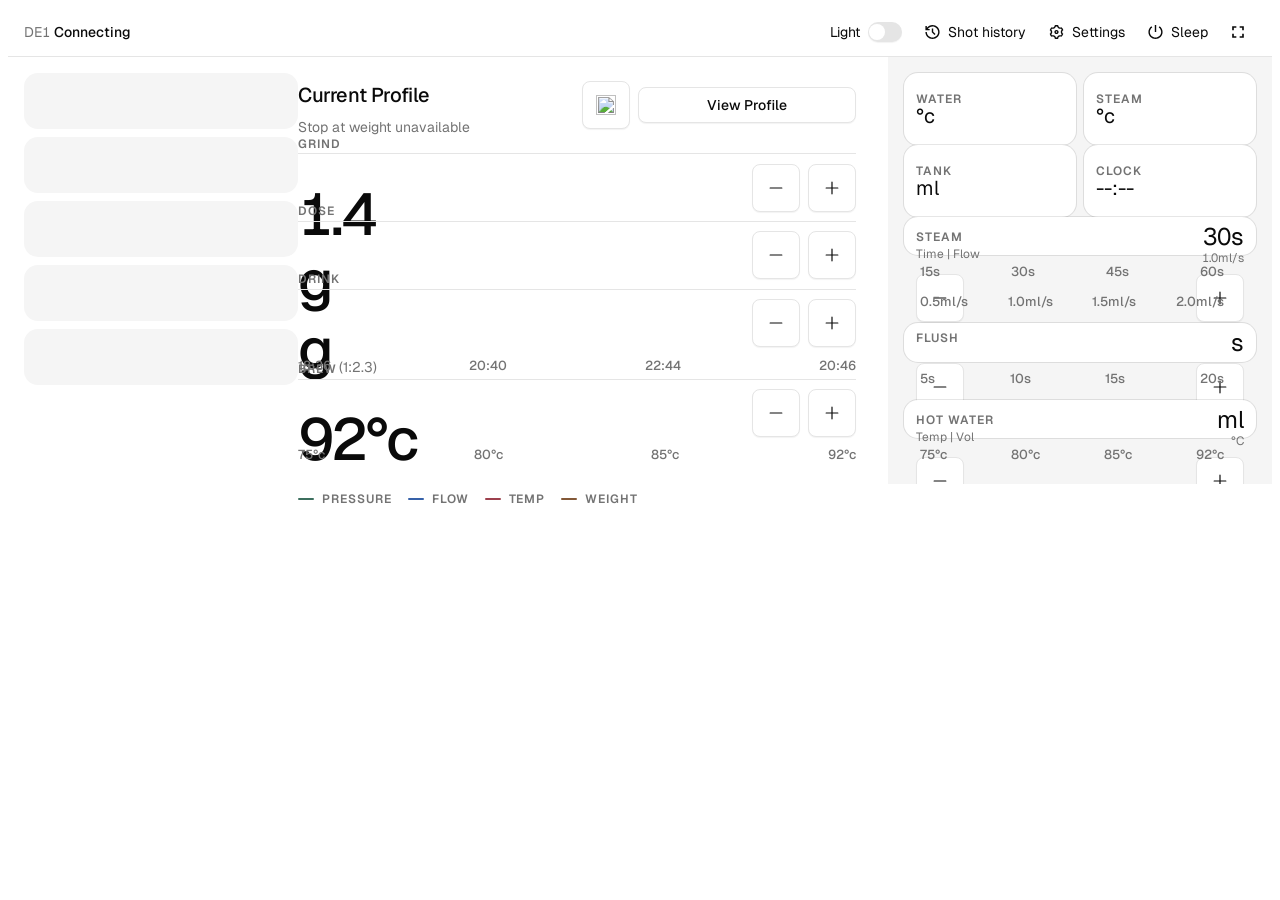
==== commit 96074123: "Restyle the shot chart to the skin series and Geist. Use the skin's pressure, flow, temperature, and" ====
--- a/index.html
+++ b/index.html
@@ -288,8 +288,16 @@
                 </div>
                 <div class="skin-brew">
                     <div class="skin-brew-main">
-                        <div id="chart-wrap" class="skin-chart-wrap">
-                            <div id="plotly-chart" class="w-full h-full cursor-pointer" role="img" aria-label="Shot extraction graph"></div>
+                        <div class="skin-chart-block">
+                            <div class="skin-chart-key" aria-hidden="true">
+                                <span class="skin-kicker" style="--swatch: var(--shot-pressure)" data-i18n-key="Pressure">Pressure</span>
+                                <span class="skin-kicker" style="--swatch: var(--shot-flow)" data-i18n-key="Flow">Flow</span>
+                                <span class="skin-kicker" style="--swatch: var(--shot-temp)">Temp</span>
+                                <span class="skin-kicker" style="--swatch: var(--shot-weight)" data-i18n-key="Weight">Weight</span>
+                            </div>
+                            <div id="chart-wrap" class="skin-chart-wrap">
+                                <div id="plotly-chart" class="w-full h-full cursor-pointer" role="img" aria-label="Shot extraction graph"></div>
+                            </div>
                         </div>
                     </div>
                 </div>
--- a/src/css/home-skin.css
+++ b/src/css/home-skin.css
@@ -82,8 +82,47 @@
     --shot-temp-target: oklch(0.52 0.094 14.2);
 }
 
+#main-page .skin-chart-block {
+    flex: 1;
+    min-height: 0;
+    display: flex;
+    flex-direction: column;
+    gap: 8px;
+}
+
+#main-page .skin-chart-key {
+    display: flex;
+    align-items: center;
+    gap: 16px;
+    flex-wrap: wrap;
+}
+
+#main-page .skin-chart-key .skin-kicker {
+    display: inline-flex;
+    align-items: center;
+    gap: 8px;
+}
+
+#main-page .skin-chart-key .skin-kicker::before {
+    content: "";
+    width: 16px;
+    height: 2px;
+    border-radius: 999px;
+    background: var(--swatch);
+    display: block;
+}
+
 #expanded-chart-overlay {
+    width: 100% !important;
+    height: 100% !important;
     font-family: "Geist Variable", sans-serif;
+}
+
+#expanded-chart {
+    width: 100% !important;
+    height: auto !important;
+    flex: 1 1 auto;
+    min-height: 0;
 }
 
 #main-page .skin button {
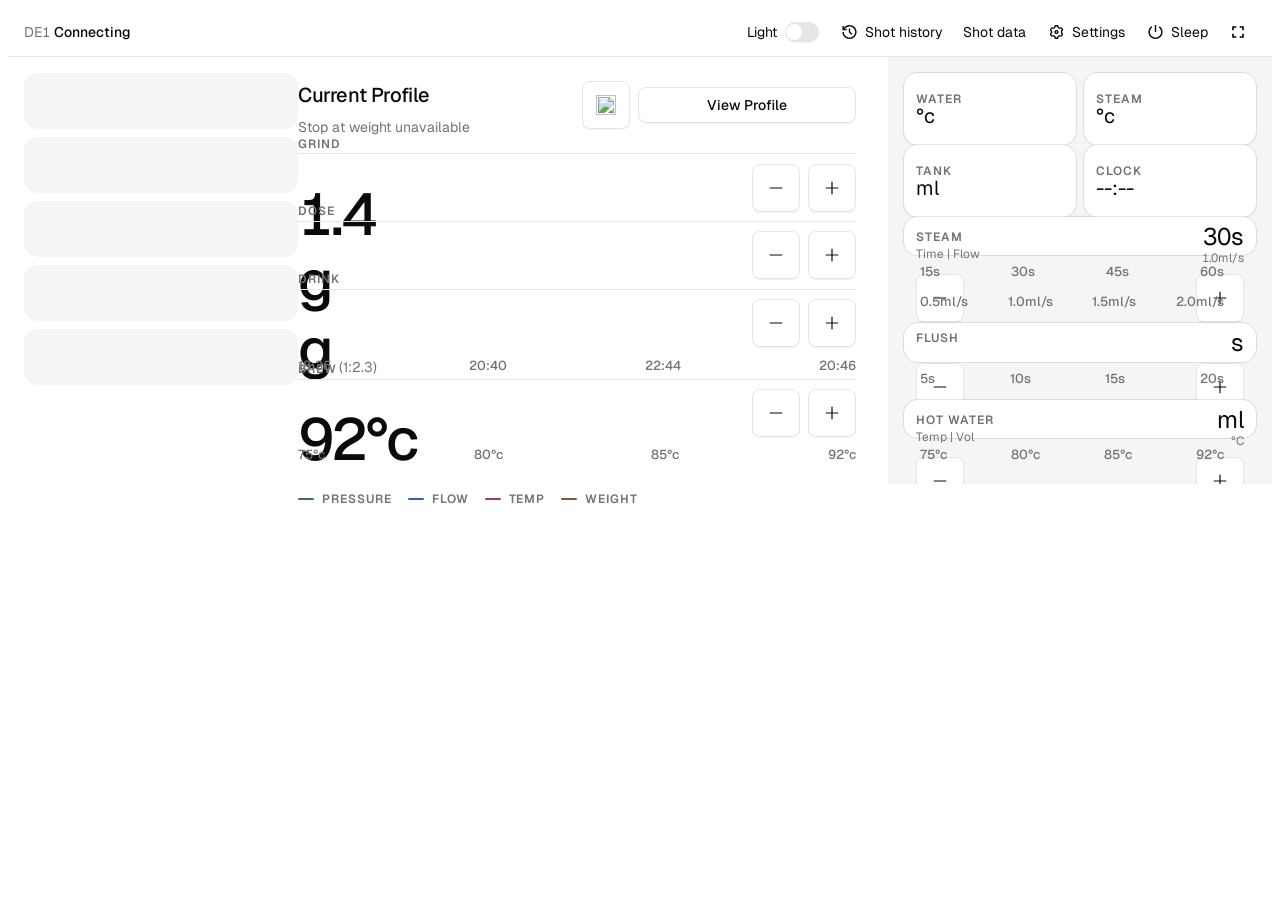
==== commit 62967043: "Open shot history and shot data as overlays. Shot history and the new header shot-data control toggl" ====
--- a/index.html
+++ b/index.html
@@ -62,6 +62,7 @@
                 <span class="skin-switch" aria-hidden="true"><i></i></span>
             </button>
             <button id="history-open-btn" type="button" class="skin-tool" data-i18n-key="Shot history" data-fit-text>Shot history</button>
+            <button id="shot-data-open-btn" type="button" class="skin-tool" data-i18n-key="Shot data" data-fit-text>Shot data</button>
             <button id="dye-open-btn" type="button" class="skin-tool" aria-label="Open DYE" style="display:none">DYE</button>
             <button id="settings-btn" type="button" class="skin-tool settings-button" data-i18n-key="Settings" data-fit-text>Settings</button>
             <button id="sleep-button" type="button" class="skin-tool" data-i18n-key="Sleep" data-fit-text>Sleep</button>
@@ -303,6 +304,7 @@
                 </div>
             </div>
             <div id="shot-history-panel" aria-label="Shot History">
+                <button type="button" class="skin-overlay-close" aria-label="Close">Close</button>
                 <div id="shot-history-label" data-i18n-key="SHOT HISTORY">SHOT HISTORY</div>
                 <button id="history-prev-btn" type="button" aria-label="Previous Shot"><svg aria-hidden="true" viewBox="0 0 54 54" fill="none" xmlns="http://www.w3.org/2000/svg"><path d="M11.25 27L42.75 27M42.75 27L27 11.25M42.75 27L27 42.75" stroke="currentColor" stroke-width="4" stroke-linecap="round" stroke-linejoin="round"/></svg></button>
                 <button id="history-next-btn" type="button" class="invisible" aria-label="Next Shot"><svg aria-hidden="true" viewBox="0 0 54 54" fill="none" xmlns="http://www.w3.org/2000/svg"><path d="M11.25 27L42.75 27M42.75 27L27 11.25M42.75 27L27 42.75" stroke="currentColor" stroke-width="4" stroke-linecap="round" stroke-linejoin="round"/></svg></button>
@@ -317,6 +319,7 @@
                 </div>
             </div>
             <div id="shot-data-panel" role="grid" aria-label="Detailed Shot Data">
+                <button type="button" class="skin-overlay-close" aria-label="Close">Close</button>
                 <div class="shot-data-cols" role="row">
                     <div data-i18n-key="Time" role="columnheader">Time</div>
                     <div data-i18n-key="Grams" role="columnheader">Grams</div>
--- a/src/css/home-skin.css
+++ b/src/css/home-skin.css
@@ -705,10 +705,144 @@
     border: 0;
 }
 
-/* History and shot data stay mounted. Commit 4 turns them into overlays. */
+/* Shot history and shot data open over the main column. showGhcControls
+   writes an inline width and grid on the data panel; the !important rules
+   keep the overlay geometry. */
 #main-page #shot-history-panel,
 #main-page #shot-data-panel {
     display: none;
+    position: absolute;
+    inset: 8px;
+    z-index: 8;
+    width: auto !important;
+    height: auto !important;
+    top: 8px !important;
+    right: 8px !important;
+    bottom: 8px !important;
+    left: 8px !important;
+    margin: 0;
+    background: var(--sk-bg);
+    color: var(--sk-fg);
+    border: 1px solid var(--sk-line);
+    border-radius: 14px;
+    box-shadow: var(--sk-ring);
+}
+
+#main-page #shot-history-panel.is-open,
+#main-page #shot-data-panel.is-open { display: flex; }
+
+#main-page .skin-overlay-close {
+    position: absolute;
+    top: 12px;
+    right: 12px;
+    min-height: 36px;
+    padding: 0 12px;
+    border: 1px solid var(--sk-line);
+    border-radius: 8px;
+    background: var(--sk-card);
+    color: var(--sk-fg);
+    font-size: 14px;
+}
+
+#main-page #shot-history-panel.is-open {
+    flex-direction: column;
+    align-items: center;
+    justify-content: center;
+    gap: 12px;
+    padding: 32px 88px;
+}
+
+#main-page #shot-history-label {
+    font-size: 12px;
+    font-weight: 600;
+    letter-spacing: 0.96px;
+    text-transform: uppercase;
+    color: var(--sk-muted);
+}
+
+#main-page #history-prev-btn,
+#main-page #history-next-btn {
+    position: absolute;
+    top: 50%;
+    width: 48px;
+    height: 48px;
+    display: inline-flex;
+    align-items: center;
+    justify-content: center;
+    border: 1px solid var(--sk-line);
+    border-radius: 8px;
+    background: var(--sk-card);
+    color: var(--sk-fg);
+    transform: translateY(-50%);
+}
+
+#main-page #history-prev-btn { left: 24px; }
+#main-page #history-next-btn { right: 24px; }
+#main-page #history-prev-btn svg,
+#main-page #history-next-btn svg { width: 24px; height: 24px; }
+
+#main-page #history-date,
+#main-page #history-profile-name {
+    margin: 0;
+    text-align: center;
+    color: var(--sk-fg);
+    font-family: inherit;
+}
+
+#main-page #history-date { font-size: 20px; font-weight: 500; letter-spacing: -0.4px; }
+#main-page #history-profile-name { font-size: 16px; }
+
+#main-page .skin-history-meta {
+    display: flex;
+    justify-content: center;
+    gap: 8px;
+    color: var(--sk-muted);
+    font-size: 14px;
+}
+
+#main-page #shot-data-panel.is-open {
+    flex-direction: column;
+    justify-content: center;
+    gap: 16px;
+    padding: 56px 32px 32px;
+    overflow: auto;
+}
+
+#main-page #shot-data-panel > .shot-data-cols {
+    margin-left: 152px;
+    width: calc(100% - 152px) !important;
+}
+
+#main-page #shot-data-panel .shot-data-cols {
+    display: grid !important;
+    grid-template-columns: repeat(6, minmax(0, 1fr)) !important;
+    gap: 8px;
+}
+
+#main-page .skin-shot-rows { display: flex; flex-direction: column; gap: 12px; }
+
+#main-page .skin-shot-rows [role="row"] {
+    display: grid;
+    grid-template-columns: 140px 1fr;
+    gap: 12px;
+    align-items: center;
+}
+
+#main-page #shot-data-panel [role="columnheader"],
+#main-page #shot-data-panel [role="rowheader"] {
+    color: var(--sk-muted);
+    font-size: 12px;
+    font-weight: 600;
+    letter-spacing: 0.06em;
+    text-transform: uppercase;
+}
+
+#main-page #shot-data-panel [role="gridcell"] {
+    color: var(--sk-fg);
+    font-size: 16px;
+    line-height: 24px;
+    font-variant-numeric: tabular-nums;
+    font-family: inherit;
 }
 
 #main-page #ghc-controls {
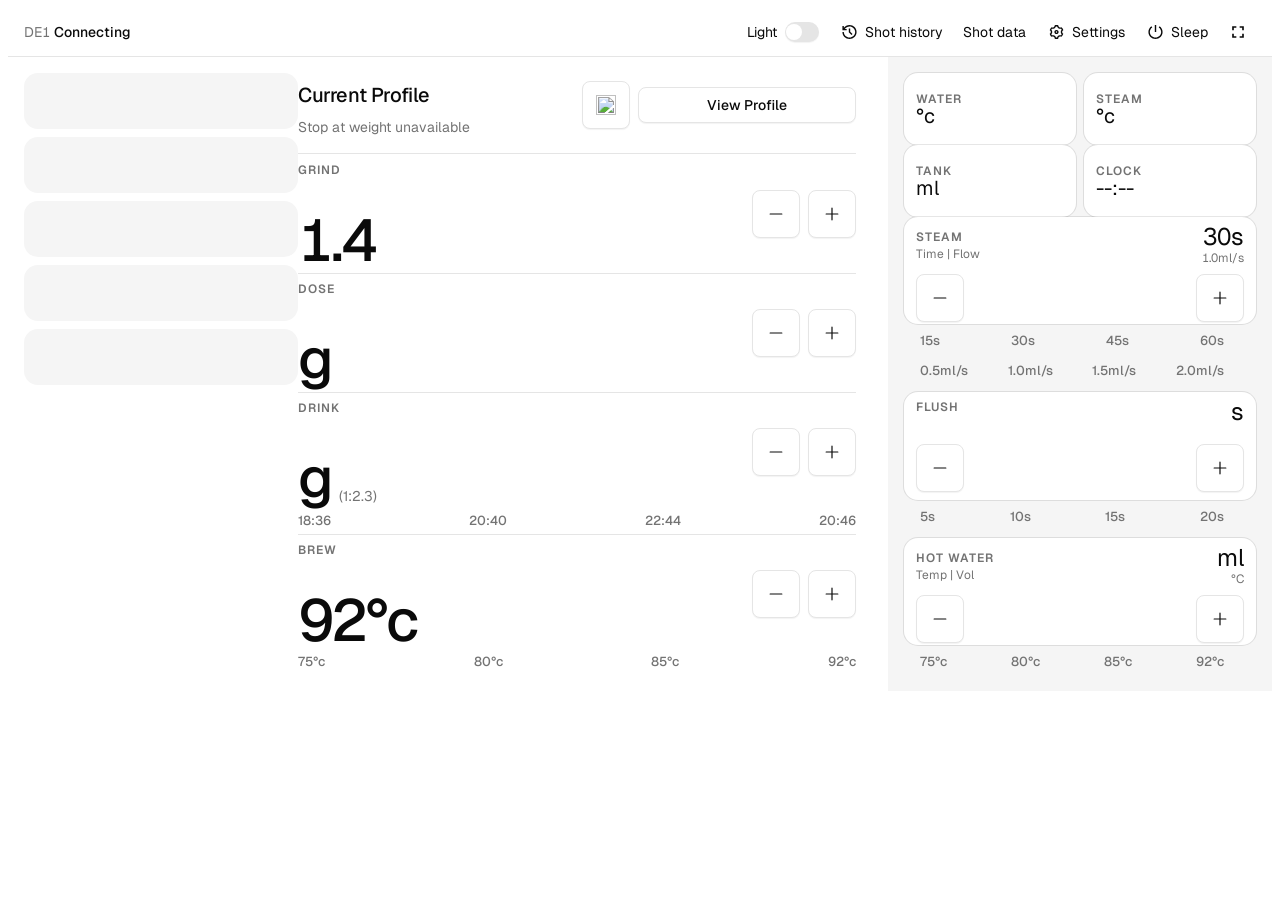
==== commit e627c0cc: "Show the brewing screen over the home column. Espresso hides the home metrics and reveals the chart," ====
--- a/index.html
+++ b/index.html
@@ -289,6 +289,12 @@
                 </div>
                 <div class="skin-brew">
                     <div class="skin-brew-main">
+                        <div class="skin-brew-head">
+                            <div>
+                                <p id="brew-profile-title" class="skin-brew-title"></p>
+                                <p id="brew-spec" class="skin-brew-spec"></p>
+                            </div>
+                        </div>
                         <div class="skin-chart-block">
                             <div class="skin-chart-key" aria-hidden="true">
                                 <span class="skin-kicker" style="--swatch: var(--shot-pressure)" data-i18n-key="Pressure">Pressure</span>
@@ -301,6 +307,38 @@
                             </div>
                         </div>
                     </div>
+                    <aside class="skin-readouts" aria-label="Shot readouts">
+                        <div class="skin-metric">
+                            <div class="skin-metric-copy">
+                                <p class="skin-kicker" data-i18n-key="Pressure">Pressure</p>
+                                <div class="skin-figure-row"><span id="brew-readout-pressure" class="skin-figure">—</span></div>
+                            </div>
+                        </div>
+                        <div class="skin-metric">
+                            <div class="skin-metric-copy">
+                                <p class="skin-kicker" data-i18n-key="Flow">Flow</p>
+                                <div class="skin-figure-row"><span id="brew-readout-flow" class="skin-figure">—</span></div>
+                            </div>
+                        </div>
+                        <div class="skin-metric">
+                            <div class="skin-metric-copy">
+                                <p class="skin-kicker">Temp</p>
+                                <div class="skin-figure-row"><span id="brew-readout-temp" class="skin-figure">—</span></div>
+                            </div>
+                        </div>
+                        <div class="skin-metric">
+                            <div class="skin-metric-copy">
+                                <p class="skin-kicker" data-i18n-key="Weight">Weight</p>
+                                <div class="skin-figure-row"><span id="brew-readout-weight" class="skin-figure">—</span></div>
+                            </div>
+                        </div>
+                        <div class="skin-metric">
+                            <div class="skin-metric-copy">
+                                <p class="skin-kicker" data-i18n-key="Time">Time</p>
+                                <div class="skin-figure-row"><span id="brew-readout-time" class="skin-figure">—</span></div>
+                            </div>
+                        </div>
+                    </aside>
                 </div>
             </div>
             <div id="shot-history-panel" aria-label="Shot History">
--- a/src/css/home-skin.css
+++ b/src/css/home-skin.css
@@ -403,19 +403,20 @@
 #main-page .skin-stack {
     flex: 1;
     min-height: 0;
-    display: flex;
-    flex-direction: column;
+    display: grid;
 }
 
 #main-page .skin-home,
 #main-page .skin-brew {
+    grid-area: 1 / 1;
     min-width: 0;
     min-height: 0;
-    display: flex;
-}
-
-#main-page .skin-home { flex: 1.35; }
-#main-page .skin-brew { flex: 0.8; }
+    height: 100%;
+    display: flex;
+}
+
+#main-page:not(.is-espresso) .skin-brew { visibility: hidden; }
+#main-page.is-espresso .skin-home { visibility: hidden; }
 
 #main-page .skin-metrics {
     flex: 1;
@@ -687,7 +688,72 @@
     font-variant-numeric: tabular-nums;
 }
 
+#main-page .skin-brew { flex-direction: row; }
+
 #main-page .skin-brew-main {
+    flex: 1;
+    min-width: 0;
+    min-height: 0;
+    display: flex;
+    flex-direction: column;
+    gap: 8px;
+    padding: 16px 24px;
+}
+
+#main-page .skin-brew-head {
+    flex: none;
+    display: flex;
+    align-items: center;
+    justify-content: space-between;
+    gap: 16px;
+    padding-bottom: 16px;
+}
+
+#main-page .skin-brew-title {
+    margin: 0;
+    font-size: 20px;
+    font-weight: 500;
+    line-height: 26px;
+    letter-spacing: -0.4px;
+}
+
+#main-page .skin-brew-spec {
+    margin: 0;
+    font-size: 14px;
+    line-height: 20.3px;
+    color: var(--sk-muted);
+}
+
+#main-page .skin-readouts {
+    width: 221px;
+    flex: none;
+    min-height: 0;
+    display: flex;
+    flex-direction: column;
+    padding: 16px 0;
+    border-left: 1px solid var(--sk-line);
+}
+
+#main-page .skin-readouts .skin-metric { padding-right: 12px; }
+
+#main-page .skin-heat.is-alert {
+    padding: 2px 8px;
+    border-radius: 6px;
+    background: #fef2f2;
+    color: #b91c1c;
+}
+
+[data-theme="dark"] #main-page .skin-heat.is-alert {
+    background: #450a0a;
+    color: #fecaca;
+}
+
+#main-page.is-espresso #ghc-coffee-btn,
+#main-page.is-espresso #ghc-water-btn,
+#main-page.is-espresso #ghc-steam-btn,
+#main-page.is-espresso #ghc-flush-btn { visibility: hidden; }
+
+#main-page.is-espresso #ghc-stop-btn { top: 16px; right: 237px; }
     flex: 1;
     min-width: 0;
     min-height: 0;
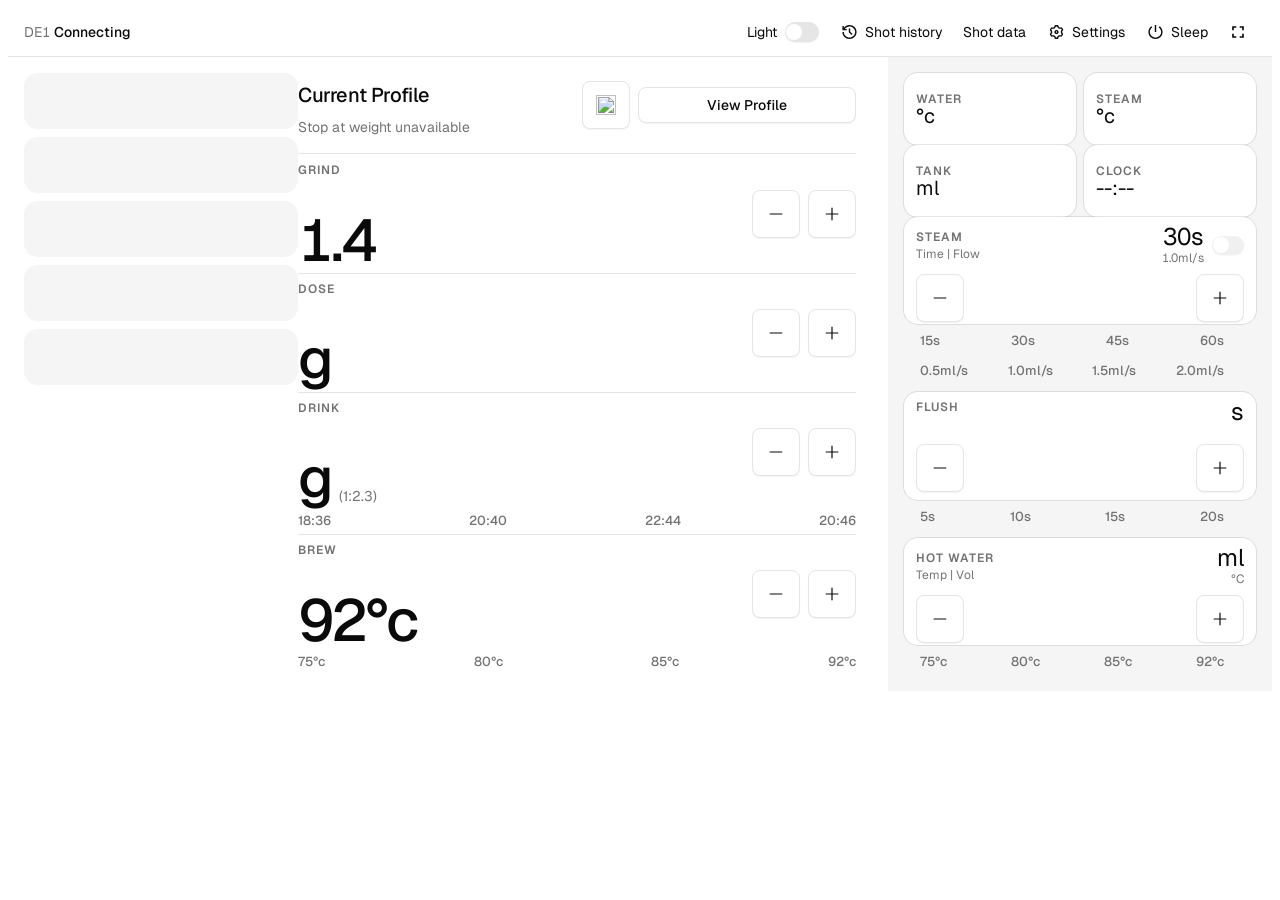
==== commit ba2628f4: "Bind the Home steam card to the steam heater. The card follows workflow steamSettings.targetTemperat" ====
--- a/index.html
+++ b/index.html
@@ -210,9 +210,15 @@
                                         <span id="steam-mode-standard"><span id="steam-mode-time" data-i18n-key="Time">Time</span><span id="steam-mode-milk" data-i18n-key="Milk" style="display:none">Milk</span> | <span id="steam-mode-flow" data-i18n-key="Flow">Flow</span></span><span id="steam-mode-auto" data-fit-text style="display:none"><span data-steam-mode="auto">Auto</span> | <span data-steam-mode="flow" title="Flow">F</span> | <span data-steam-mode="time" title="Time">T</span></span>
                                     </span>
                                 </div>
-                                <div class="skin-job-readout" aria-labelledby="steam-label">
-                                    <span id="steam-duration-value" class="skin-job-value">30s</span>
-                                    <span id="steam-flow-value" class="skin-job-sub">1.0ml/s</span>
+                                <div class="skin-steam-end">
+                                    <div class="skin-job-readout" aria-labelledby="steam-label">
+                                        <span id="steam-heater-off" class="skin-job-value" data-i18n-key="Off">Off</span>
+                                        <span id="steam-duration-value" class="skin-job-value">30s</span>
+                                        <span id="steam-flow-value" class="skin-job-sub">1.0ml/s</span>
+                                    </div>
+                                    <button id="steam-heater-switch" type="button" class="skin-switch" role="switch" aria-checked="false" aria-disabled="true" aria-label="Steam heater">
+                                        <i></i>
+                                    </button>
                                 </div>
                             </div>
                             <div class="skin-job-actions">
--- a/src/css/home-skin.css
+++ b/src/css/home-skin.css
@@ -360,25 +360,73 @@
     cursor: default;
 }
 
+/* Photo well. profileManager rewrites the button text, so the picture is a
+   background on this pseudo-element, not a child. It stays painted while the
+   card is closed so the close fade still shows it. The open card's content
+   box is 218px (rail 242 minus 12px padding each side). */
 #main-page button.skin-profile::after {
     content: "";
     display: block;
     flex: 1 1 auto;
     min-height: 0;
     border-radius: 8px;
+    overflow: hidden;
     opacity: 0;
-    background: #ebebeb;
-    transition: opacity 200ms cubic-bezier(0.4, 0, 1, 1), min-height 460ms cubic-bezier(0.77, 0, 0.175, 1);
+    background-color: #ebebeb;
+    background-repeat: no-repeat;
+    background-position: center;
+    background-size: cover;
+    transform: scale(0.98);
+    transform-origin: center top;
+    transition:
+        opacity 160ms cubic-bezier(0.4, 0, 1, 1),
+        transform 160ms cubic-bezier(0.4, 0, 1, 1),
+        min-height 460ms cubic-bezier(0.77, 0, 0.175, 1);
 }
 
 [data-theme="dark"] #main-page button.skin-profile::after {
-    background: #222;
+    background-color: #222;
 }
 
 #main-page button.skin-profile.bg-\[var\(--mimoja-blue-v2\)\]::after {
     min-height: 160px;
     opacity: 1;
-    transition: opacity 460ms cubic-bezier(0.77, 0, 0.175, 1), min-height 460ms cubic-bezier(0.77, 0, 0.175, 1);
+    transform: none;
+    transition:
+        opacity 240ms cubic-bezier(0.77, 0, 0.175, 1),
+        transform 240ms cubic-bezier(0.77, 0, 0.175, 1),
+        min-height 460ms cubic-bezier(0.77, 0, 0.175, 1);
+}
+
+/* Slot 1 → preview-1 … slot 5 → preview-5. JPEG is declared first so a
+   WebView that drops image-set still has a picture. An empty favourite
+   (no text) shows the tint only. */
+#main-page #fav-profile-btn-0::after {
+    background-image: url("../ui/skin/profile/preview-1.jpg");
+    background-image: image-set(url("../ui/skin/profile/preview-1.webp") type("image/webp"), url("../ui/skin/profile/preview-1.jpg") type("image/jpeg"));
+}
+#main-page #fav-profile-btn-1::after {
+    background-image: url("../ui/skin/profile/preview-2.jpg");
+    background-image: image-set(url("../ui/skin/profile/preview-2.webp") type("image/webp"), url("../ui/skin/profile/preview-2.jpg") type("image/jpeg"));
+}
+#main-page #fav-profile-btn-2::after {
+    background-image: url("../ui/skin/profile/preview-3.jpg");
+    background-image: image-set(url("../ui/skin/profile/preview-3.webp") type("image/webp"), url("../ui/skin/profile/preview-3.jpg") type("image/jpeg"));
+}
+#main-page #fav-profile-btn-3::after {
+    background-image: url("../ui/skin/profile/preview-4.jpg");
+    background-image: image-set(url("../ui/skin/profile/preview-4.webp") type("image/webp"), url("../ui/skin/profile/preview-4.jpg") type("image/jpeg"));
+}
+#main-page #fav-profile-btn-4::after {
+    background-image: url("../ui/skin/profile/preview-5.jpg");
+    background-image: image-set(url("../ui/skin/profile/preview-5.webp") type("image/webp"), url("../ui/skin/profile/preview-5.jpg") type("image/jpeg"));
+}
+#main-page #fav-profile-btn-0:empty::after,
+#main-page #fav-profile-btn-1:empty::after,
+#main-page #fav-profile-btn-2:empty::after,
+#main-page #fav-profile-btn-3:empty::after,
+#main-page #fav-profile-btn-4:empty::after {
+    background-image: none;
 }
 
 #main-page #dye-strip button {
@@ -670,7 +718,47 @@
     width: auto;
 }
 
-#main-page .skin-job-readout { text-align: right; }
+#main-page .skin-job-readout { text-align: right; position: relative; }
+
+#main-page .skin-steam-end {
+    display: flex;
+    align-items: center;
+    gap: 8px;
+    flex: none;
+}
+
+#main-page #steam-heater-switch { flex: none; align-self: center; }
+#main-page #steam-heater-switch[aria-disabled="true"] { cursor: not-allowed; opacity: 0.55; }
+
+#main-page #steam-heater-off { display: none; color: var(--sk-muted); }
+#main-page.is-steam-off #steam-heater-off { display: block; }
+
+/* The duration and flow nodes keep their text (other code reads it back).
+   While the heater is off they leave the readout so "Off" can sit there. */
+#main-page.is-steam-off #steam-duration-value,
+#main-page.is-steam-off #steam-flow-value,
+#main-page.is-steam-off #steam-duration-value + .skin-count-face,
+#main-page.is-steam-off #steam-flow-value + .skin-count-face {
+    position: absolute !important;
+    width: 1px !important;
+    height: 1px !important;
+    margin: -1px !important;
+    padding: 0 !important;
+    overflow: hidden !important;
+    clip: rect(0, 0, 0, 0) !important;
+    white-space: nowrap !important;
+}
+
+#main-page.is-steam-off #steam-mode-toggle,
+#main-page.is-steam-off #steam-minus,
+#main-page.is-steam-off #steam-plus,
+#main-page.is-steam-off #steam-presets,
+#main-page.is-steam-off #steam-auto-presets,
+#main-page.is-steam-off #steam-milk-presets,
+#main-page.is-steam-off #steam-flow-presets {
+    opacity: 0.4;
+    pointer-events: none;
+}
 
 #main-page .skin-job-value {
     font-size: 24px;
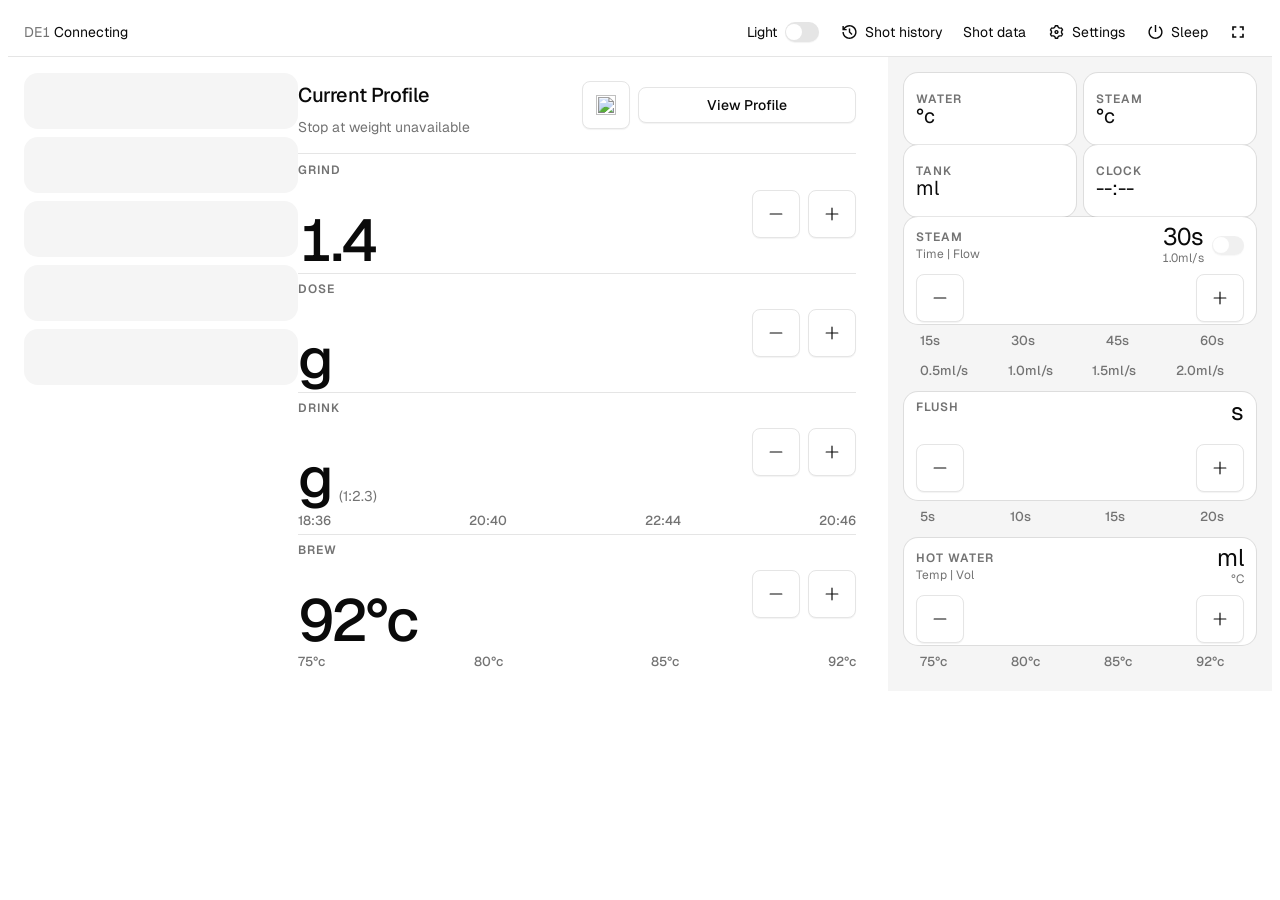
==== commit e56deb1d: "fix(home): Geist status typography (14/20, design weights), keep Streamline colours, compact skip-st" ====
--- a/index.html
+++ b/index.html
@@ -53,7 +53,7 @@
             <button id="dye-toggle-R" type="button" role="tab" aria-label="Recipes">R</button>
         </div>
         <div class="skin-status">
-            <p><span class="skin-muted">DE1 </span><span id="machine-status" class="skin-heat" data-i18n-key="Connecting" aria-live="assertive">Connecting</span></p>
+            <p><span class="skin-muted">DE1 </span><span id="machine-status" class="skin-heat is-link" data-i18n-key="Connecting" aria-live="assertive">Connecting</span></p>
             <p id="scale-info-container" style="display: none;"><span class="skin-muted">Scale </span><span id="weight-text" class="skin-fg" data-i18n-key="Weight"></span> <span id="data-weight" class="skin-fg"></span></p>
         </div>
         <div id="header-right-controls" class="skin-header-end">
--- a/src/css/home-skin.css
+++ b/src/css/home-skin.css
@@ -6,7 +6,6 @@
 #main-page.skin-stage {
     width: 100%;
     height: 100%;
-    background: #d6d3d1;
 }
 
 #main-page .skin {
@@ -44,7 +43,7 @@
     display: flex;
     flex-direction: column;
     overflow: hidden;
-    border-radius: 12px;
+    border-radius: 0;
     background: var(--sk-bg);
     color: var(--sk-fg);
     font-family: "Geist Variable", sans-serif;
@@ -180,6 +179,36 @@
     font-weight: 500;
 }
 
+/* main.css .status-msg-* is 33px Inter. Home keeps those Streamline colours
+   and uses the design type: Geist via inherit, 14px on a 20px line, weight
+   500. Connection words (Connecting, Disconnected) are weight 400. */
+#main-page #machine-status {
+    font-family: inherit;
+    font-size: 14px;
+    line-height: 20px;
+    font-weight: 500;
+}
+
+#main-page #machine-status.status-msg-green { color: var(--status-green-color); }
+#main-page #machine-status.status-msg-red { color: var(--status-red-color); }
+#main-page #machine-status.status-msg-clickable { color: var(--status-clickable-color); }
+
+#main-page #machine-status.is-link { font-weight: 400; }
+
+#main-page #machine-status .header-icon-btn {
+    display: inline-flex;
+    width: 32px;
+    height: 32px;
+    border: 0;
+    border-radius: 0;
+    vertical-align: middle;
+}
+
+#main-page #machine-status .skip-step-glyph {
+    width: 20px;
+    height: 20px;
+}
+
 #main-page .skin-header-end {
     margin-left: auto;
     display: flex;
@@ -592,6 +621,36 @@
     letter-spacing: -2.6532px;
     font-variant-numeric: tabular-nums;
     font-family: inherit;
+}
+
+#main-page .skin-figure.is-empty,
+#main-page .skin-count-face.is-empty {
+    font-size: 28px;
+    line-height: 58.96px;
+    letter-spacing: 0;
+    color: var(--sk-muted);
+}
+
+/* The real node keeps the exact text other code reads back. The face is the
+   copy that counts. */
+#main-page .skin-count {
+    position: relative;
+    display: inline-block;
+    vertical-align: bottom;
+    max-width: 100%;
+}
+
+#main-page .skin-count-real {
+    color: transparent !important;
+}
+
+#main-page .skin-count-face {
+    position: absolute;
+    left: 0;
+    bottom: 0;
+    margin: 0;
+    pointer-events: none;
+    white-space: nowrap;
 }
 
 #main-page .skin-unit {
@@ -1069,10 +1128,6 @@
     visibility: hidden;
 }
 
-@media (max-width: 1340px), (max-height: 800px) {
-    #main-page .skin { border-radius: 0; }
-}
-
 html.skin-theme-changing #main-page .skin button,
 html.skin-theme-changing #main-page button.skin-profile,
 html.skin-theme-changing #main-page button.skin-profile::after {
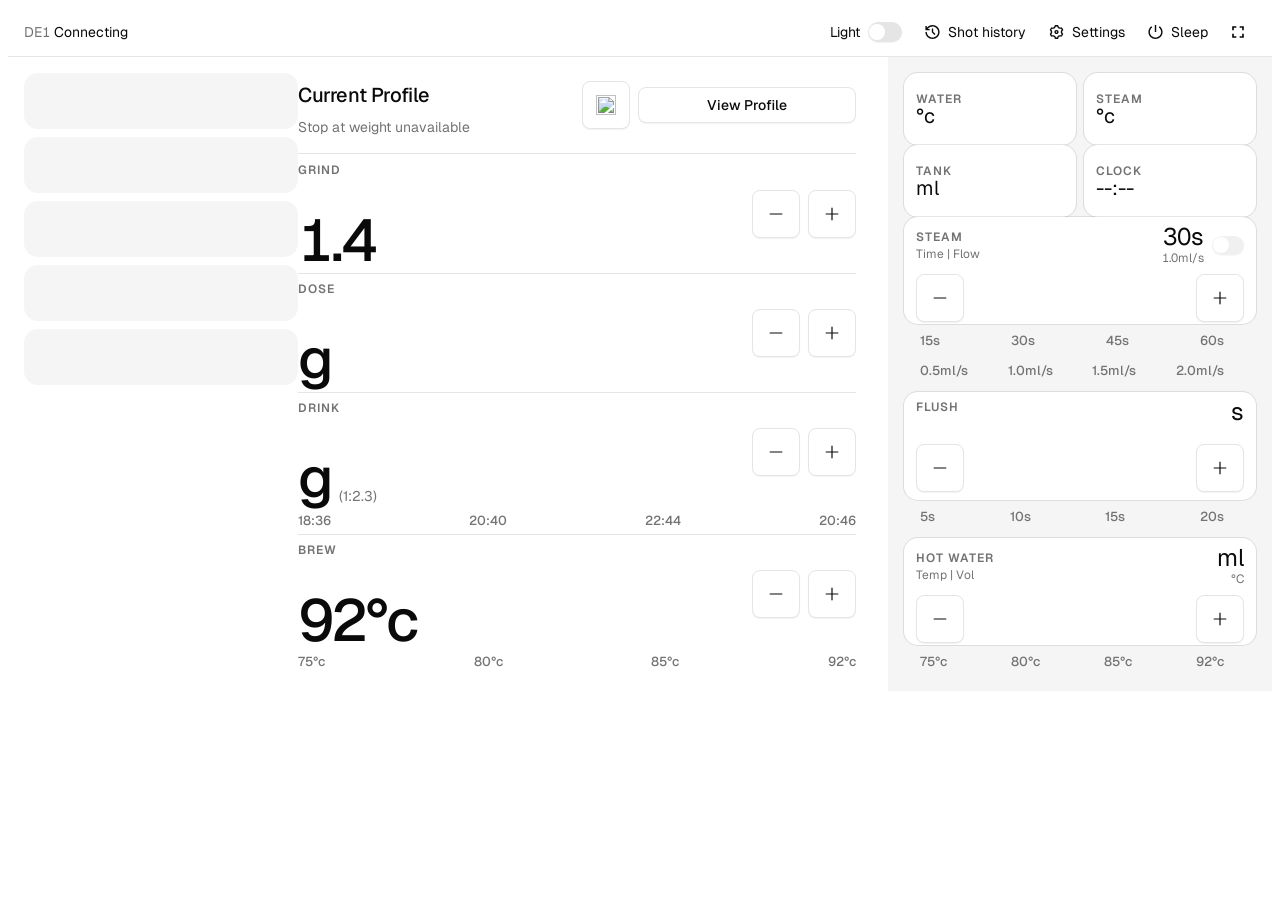
==== commit 41186ed0: "feat(home): show shot data inside Shot History, drop topnav Shot data button Co-authored-by: l1ooooo" ====
--- a/index.html
+++ b/index.html
@@ -62,7 +62,6 @@
                 <span class="skin-switch" aria-hidden="true"><i></i></span>
             </button>
             <button id="history-open-btn" type="button" class="skin-tool" data-i18n-key="Shot history" data-fit-text>Shot history</button>
-            <button id="shot-data-open-btn" type="button" class="skin-tool" data-i18n-key="Shot data" data-fit-text>Shot data</button>
             <button id="dye-open-btn" type="button" class="skin-tool" aria-label="Open DYE" style="display:none">DYE</button>
             <button id="settings-btn" type="button" class="skin-tool settings-button" data-i18n-key="Settings" data-fit-text>Settings</button>
             <button id="sleep-button" type="button" class="skin-tool" data-i18n-key="Sleep" data-fit-text>Sleep</button>
@@ -361,9 +360,7 @@
                         <p id="history-grind-size" data-i18n-key="Grind Size">Grind 1.4</p>
                     </div>
                 </div>
-            </div>
-            <div id="shot-data-panel" role="grid" aria-label="Detailed Shot Data">
-                <button type="button" class="skin-overlay-close" aria-label="Close">Close</button>
+                <div id="shot-data-panel" role="grid" aria-label="Detailed Shot Data">
                 <div class="shot-data-cols" role="row">
                     <div data-i18n-key="Time" role="columnheader">Time</div>
                     <div data-i18n-key="Grams" role="columnheader">Grams</div>
@@ -407,6 +404,7 @@
                         </div>
                     </div>
                 </div>
+                </div>
             </div>
             <aside id="ghc-controls" aria-label="Machine Controls" style="display:none">
                 <button id="ghc-coffee-btn" type="button" aria-label="Start Coffee">
--- a/src/css/home-skin.css
+++ b/src/css/home-skin.css
@@ -918,11 +918,10 @@
     border: 0;
 }
 
-/* Shot history and shot data open over the main column. showGhcControls
-   writes an inline width and grid on the data panel; the !important rules
-   keep the overlay geometry. */
-#main-page #shot-history-panel,
-#main-page #shot-data-panel {
+/* Shot history opens over the main column. The shot-data table lives inside
+   it. showGhcControls writes an inline width and grid on the data panel; the
+   !important rules keep that from resizing the table. */
+#main-page #shot-history-panel {
     display: none;
     position: absolute;
     inset: 8px;
@@ -941,8 +940,22 @@
     box-shadow: var(--sk-ring);
 }
 
-#main-page #shot-history-panel.is-open,
-#main-page #shot-data-panel.is-open { display: flex; }
+#main-page #shot-history-panel.is-open { display: flex; }
+
+#main-page #shot-data-panel {
+    display: flex;
+    flex-direction: column;
+    gap: 16px;
+    width: 100% !important;
+    height: auto !important;
+    margin: 12px 0 0;
+    padding: 0;
+    position: static;
+    background: transparent;
+    border: 0;
+    box-shadow: none;
+    overflow: visible;
+}
 
 #main-page .skin-overlay-close {
     position: absolute;
@@ -1013,14 +1026,6 @@
     font-size: 14px;
 }
 
-#main-page #shot-data-panel.is-open {
-    flex-direction: column;
-    justify-content: center;
-    gap: 16px;
-    padding: 56px 32px 32px;
-    overflow: auto;
-}
-
 #main-page #shot-data-panel > .shot-data-cols {
     margin-left: 152px;
     width: calc(100% - 152px) !important;
